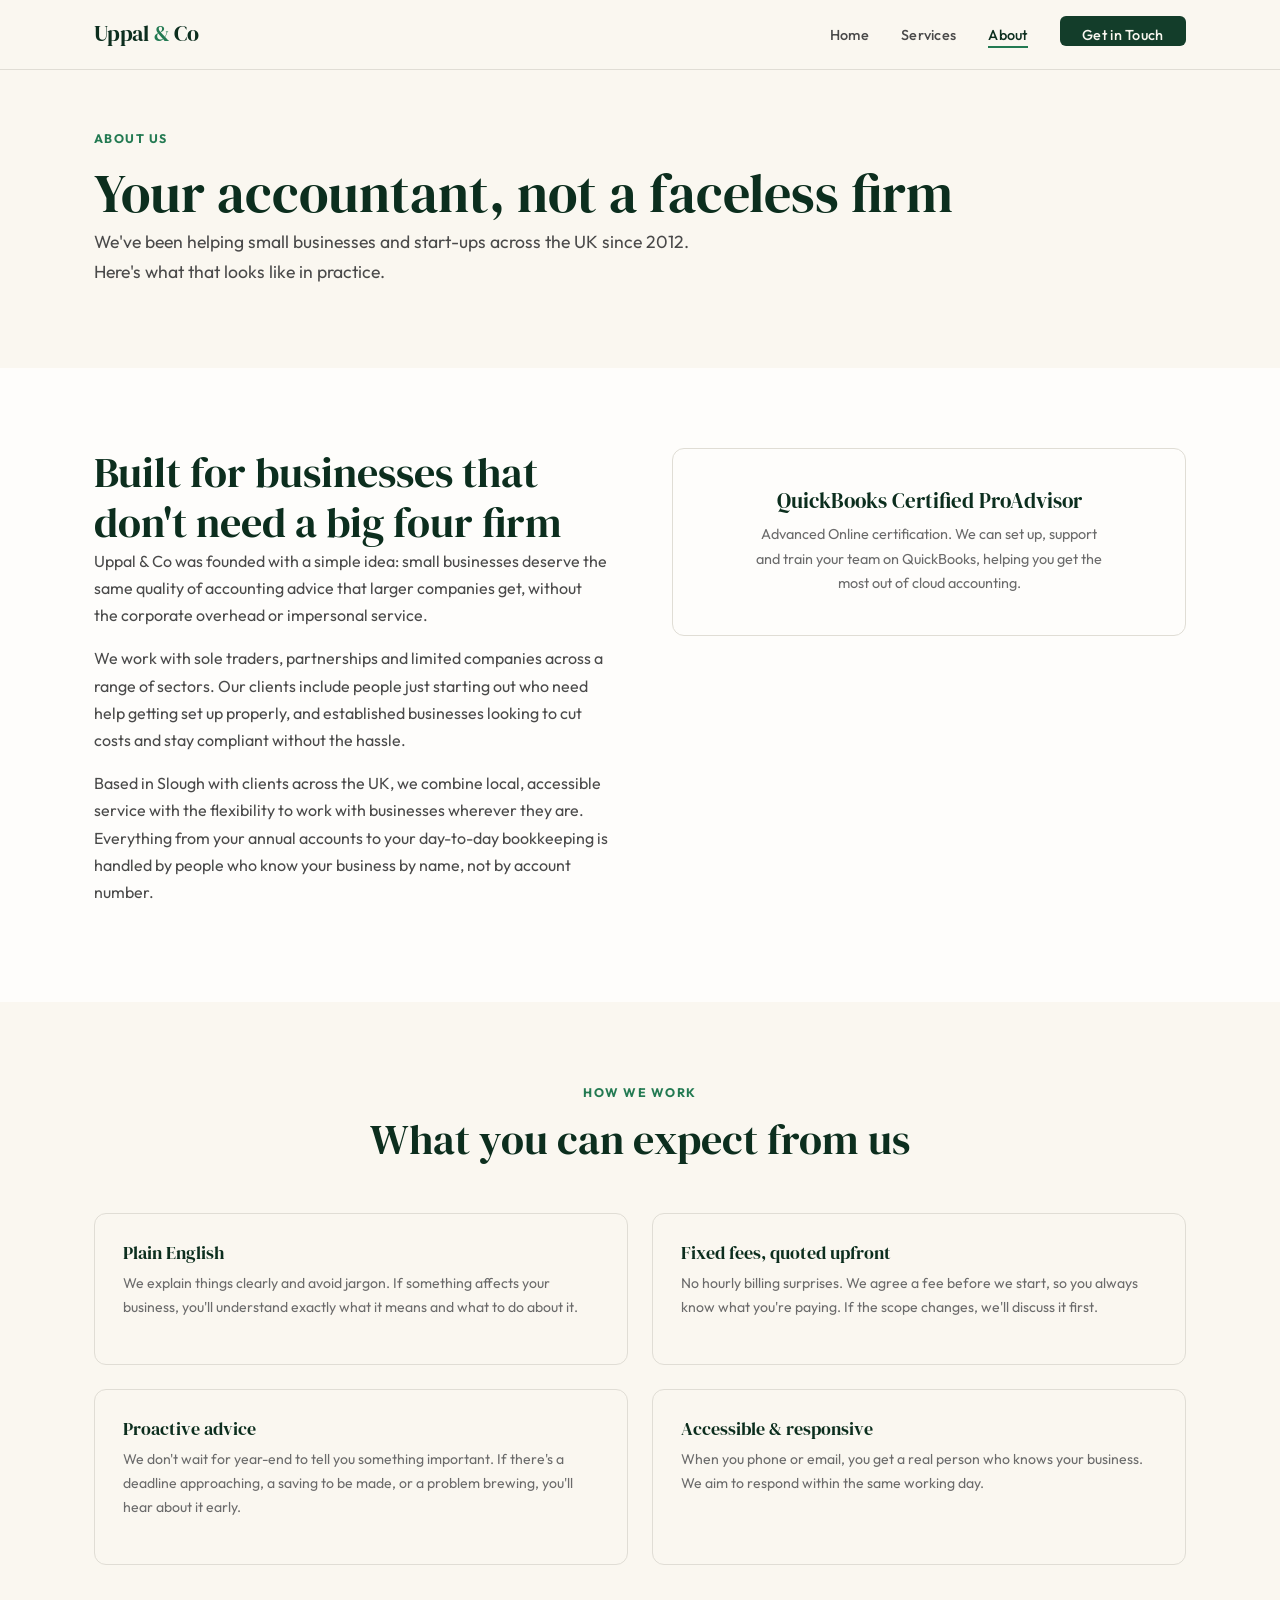
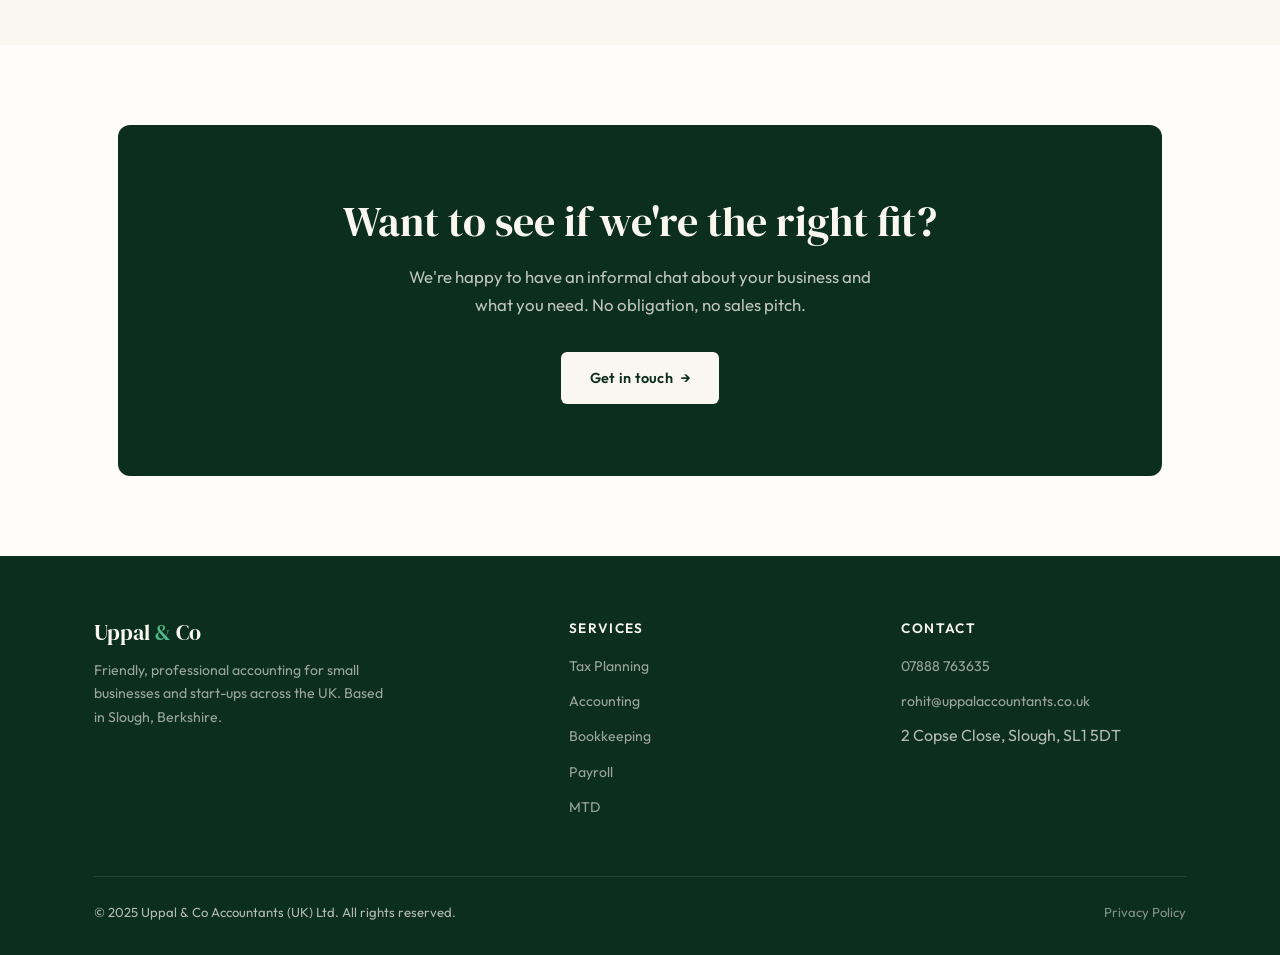
==== about.html @ 0b5987cd "Initial build: Uppal & Co portfolio site" ====
<!DOCTYPE html>
<html lang="en-GB">
<head>
    <meta charset="UTF-8">
    <meta name="viewport" content="width=device-width, initial-scale=1.0">
    <title>About Us — Uppal &amp; Co Accountants</title>
    <meta name="description" content="Learn about Uppal &amp; Co Accountants, a Slough-based practice helping small businesses with accounting, tax and bookkeeping since 2012.">
    <link rel="preconnect" href="https://fonts.googleapis.com">
    <link rel="preconnect" href="https://fonts.gstatic.com" crossorigin>
    <link href="https://fonts.googleapis.com/css2?family=DM+Serif+Display&family=Outfit:wght@300;400;500;600;700&display=swap" rel="stylesheet">
    <link rel="stylesheet" href="css/styles.css">
</head>
<body>

    <!-- Navigation -->
    <nav class="nav">
        <div class="nav-inner">
            <a href="index.html" class="nav-logo">Uppal <span>&amp;</span> Co</a>
            <ul class="nav-links">
                <li><a href="index.html">Home</a></li>
                <li><a href="services.html">Services</a></li>
                <li><a href="about.html" class="active">About</a></li>
                <li><a href="contact.html" class="nav-cta">Get in Touch</a></li>
            </ul>
            <button class="nav-toggle" aria-label="Toggle navigation">
                <span></span>
                <span></span>
                <span></span>
            </button>
        </div>
    </nav>

    <!-- Hero -->
    <section class="about-hero">
        <div class="container">
            <div class="section-label fade-up">About Us</div>
            <h1 class="fade-up">Your accountant, not a faceless firm</h1>
            <p class="hero-sub fade-up" style="max-width:600px;">We've been helping small businesses and start-ups across the UK since 2012. Here's what that looks like in practice.</p>
        </div>
    </section>

    <!-- About Content -->
    <section class="section">
        <div class="container">
            <div class="about-content">
                <div class="fade-up">
                    <h2>Built for businesses that don't need a big four firm</h2>
                    <p>Uppal &amp; Co was founded with a simple idea: small businesses deserve the same quality of accounting advice that larger companies get, without the corporate overhead or impersonal service.</p>
                    <p>We work with sole traders, partnerships and limited companies across a range of sectors. Our clients include people just starting out who need help getting set up properly, and established businesses looking to cut costs and stay compliant without the hassle.</p>
                    <p>Based in Slough with clients across the UK, we combine local, accessible service with the flexibility to work with businesses wherever they are. Everything from your annual accounts to your day-to-day bookkeeping is handled by people who know your business by name, not by account number.</p>
                </div>
                <div class="fade-up">
                    <div class="credential-block">
                        <img src="https://quickbooks.intuit.com/cas/dam/IMAGE/A4rgc9ura/intuit-quickbooks-logo-horz.png" alt="QuickBooks" class="badge-img" onerror="this.style.display='none'">
                        <h3>QuickBooks Certified ProAdvisor</h3>
                        <p>Advanced Online certification. We can set up, support and train your team on QuickBooks, helping you get the most out of cloud accounting.</p>
                    </div>
                </div>
            </div>
        </div>
    </section>

    <!-- Values -->
    <section class="section section-cream">
        <div class="container">
            <div class="section-header centered fade-up">
                <div class="section-label">How We Work</div>
                <h2>What you can expect from us</h2>
            </div>
            <div class="about-values">
                <div class="value-card fade-up">
                    <h4>Plain English</h4>
                    <p>We explain things clearly and avoid jargon. If something affects your business, you'll understand exactly what it means and what to do about it.</p>
                </div>
                <div class="value-card fade-up">
                    <h4>Fixed fees, quoted upfront</h4>
                    <p>No hourly billing surprises. We agree a fee before we start, so you always know what you're paying. If the scope changes, we'll discuss it first.</p>
                </div>
                <div class="value-card fade-up">
                    <h4>Proactive advice</h4>
                    <p>We don't wait for year-end to tell you something important. If there's a deadline approaching, a saving to be made, or a problem brewing, you'll hear about it early.</p>
                </div>
                <div class="value-card fade-up">
                    <h4>Accessible &amp; responsive</h4>
                    <p>When you phone or email, you get a real person who knows your business. We aim to respond within the same working day.</p>
                </div>
            </div>
        </div>
    </section>

    <!-- CTA -->
    <section class="section">
        <div class="container">
            <div class="cta-banner fade-up">
                <h2>Want to see if we're the right fit?</h2>
                <p>We're happy to have an informal chat about your business and what you need. No obligation, no sales pitch.</p>
                <a href="contact.html" class="btn btn-primary btn-arrow">Get in touch</a>
            </div>
        </div>
    </section>

    <!-- Footer -->
    <footer class="footer">
        <div class="container">
            <div class="footer-inner">
                <div class="footer-brand">
                    <h3>Uppal <span>&amp;</span> Co</h3>
                    <p>Friendly, professional accounting for small businesses and start-ups across the UK. Based in Slough, Berkshire.</p>
                </div>
                <div class="footer-col">
                    <h4>Services</h4>
                    <ul>
                        <li><a href="services.html">Tax Planning</a></li>
                        <li><a href="services.html">Accounting</a></li>
                        <li><a href="services.html">Bookkeeping</a></li>
                        <li><a href="services.html">Payroll</a></li>
                        <li><a href="services.html">MTD</a></li>
                    </ul>
                </div>
                <div class="footer-col">
                    <h4>Contact</h4>
                    <ul>
                        <li><a href="tel:+447888763635">07888 763635</a></li>
                        <li><a href="mailto:rohit@uppalaccountants.co.uk">rohit@uppalaccountants.co.uk</a></li>
                        <li>2 Copse Close, Slough, SL1 5DT</li>
                    </ul>
                </div>
            </div>
            <div class="footer-bottom">
                <span>&copy; 2025 Uppal &amp; Co Accountants (UK) Ltd. All rights reserved.</span>
                <div class="footer-legal">
                    <a href="#">Privacy Policy</a>
                </div>
            </div>
        </div>
    </footer>

    <script src="js/main.js"></script>
</body>
</html>
---- css/styles.css ----
/* ===================================
   Uppal & Co Accountants — Redesign
   Palette: Forest green + warm cream
   Fonts: DM Serif Display + Outfit
   =================================== */

/* --- Reset & Base --- */
*, *::before, *::after {
    margin: 0;
    padding: 0;
    box-sizing: border-box;
}

:root {
    --green-900: #0C2E1E;
    --green-800: #133D2A;
    --green-700: #1A5038;
    --green-600: #237A52;
    --green-500: #2E9B6A;
    --green-400: #4DB888;
    --green-100: #E0F2E9;
    --cream: #FAF7F0;
    --cream-dark: #EDE8DC;
    --warm-white: #FEFDFB;
    --text-dark: #1A1A1A;
    --text-mid: #4A4A4A;
    --text-light: #6B6B6B;
    --border: #E0DDD5;
    --shadow-sm: 0 1px 3px rgba(12, 46, 30, 0.06);
    --shadow-md: 0 4px 16px rgba(12, 46, 30, 0.08);
    --shadow-lg: 0 8px 32px rgba(12, 46, 30, 0.12);
    --radius: 6px;
    --radius-lg: 12px;
    --transition: 0.3s ease;
}

html {
    scroll-behavior: smooth;
    font-size: 16px;
}

body {
    font-family: 'Outfit', sans-serif;
    font-weight: 400;
    line-height: 1.7;
    color: var(--text-dark);
    background-color: var(--warm-white);
    -webkit-font-smoothing: antialiased;
}

img {
    max-width: 100%;
    height: auto;
    display: block;
}

a {
    color: var(--green-700);
    text-decoration: none;
    transition: color var(--transition);
}

a:hover {
    color: var(--green-500);
}

h1, h2, h3, h4 {
    font-family: 'DM Serif Display', serif;
    font-weight: 400;
    line-height: 1.2;
    color: var(--green-900);
}

h1 { font-size: clamp(2.2rem, 5vw, 3.4rem); }
h2 { font-size: clamp(1.8rem, 3.5vw, 2.6rem); }
h3 { font-size: clamp(1.3rem, 2.5vw, 1.6rem); }
h4 { font-size: 1.15rem; }

p {
    color: var(--text-mid);
    margin-bottom: 1rem;
}

.container {
    max-width: 1140px;
    margin: 0 auto;
    padding: 0 1.5rem;
}


/* --- Navigation --- */
.nav {
    position: fixed;
    top: 0;
    left: 0;
    right: 0;
    z-index: 1000;
    background: rgba(250, 247, 240, 0.92);
    backdrop-filter: blur(12px);
    -webkit-backdrop-filter: blur(12px);
    border-bottom: 1px solid var(--border);
    transition: box-shadow var(--transition);
}

.nav.scrolled {
    box-shadow: var(--shadow-sm);
}

.nav-inner {
    display: flex;
    align-items: center;
    justify-content: space-between;
    padding: 1rem 1.5rem;
    max-width: 1140px;
    margin: 0 auto;
}

.nav-logo {
    font-family: 'DM Serif Display', serif;
    font-size: 1.35rem;
    color: var(--green-900);
    letter-spacing: -0.01em;
}

.nav-logo span {
    color: var(--green-600);
}

.nav-links {
    display: flex;
    align-items: center;
    gap: 2rem;
    list-style: none;
}

.nav-links a {
    font-size: 0.9rem;
    font-weight: 500;
    color: var(--text-mid);
    letter-spacing: 0.02em;
    position: relative;
    padding-bottom: 2px;
}

.nav-links a::after {
    content: '';
    position: absolute;
    bottom: -2px;
    left: 0;
    width: 0;
    height: 2px;
    background: var(--green-600);
    transition: width var(--transition);
}

.nav-links a:hover,
.nav-links a.active {
    color: var(--green-900);
}

.nav-links a:hover::after,
.nav-links a.active::after {
    width: 100%;
}

.nav-cta {
    background: var(--green-800);
    color: var(--cream) !important;
    padding: 0.6rem 1.4rem;
    border-radius: var(--radius);
    font-weight: 500;
    font-size: 0.85rem;
    letter-spacing: 0.02em;
    transition: background var(--transition), transform var(--transition);
}

.nav-cta::after {
    display: none !important;
}

.nav-cta:hover {
    background: var(--green-700);
    color: var(--cream) !important;
    transform: translateY(-1px);
}

/* Mobile nav toggle */
.nav-toggle {
    display: none;
    background: none;
    border: none;
    cursor: pointer;
    padding: 0.5rem;
}

.nav-toggle span {
    display: block;
    width: 22px;
    height: 2px;
    background: var(--green-900);
    margin: 5px 0;
    transition: all var(--transition);
}


/* --- Hero --- */
.hero {
    padding: 8rem 0 5rem;
    background: var(--cream);
    position: relative;
    overflow: hidden;
}

.hero::before {
    content: '';
    position: absolute;
    top: -40%;
    right: -20%;
    width: 600px;
    height: 600px;
    background: radial-gradient(circle, var(--green-100) 0%, transparent 70%);
    opacity: 0.6;
    pointer-events: none;
}

.hero-inner {
    display: grid;
    grid-template-columns: 1fr 1fr;
    gap: 4rem;
    align-items: center;
    position: relative;
}

.hero-badge {
    display: inline-flex;
    align-items: center;
    gap: 0.5rem;
    background: var(--green-100);
    color: var(--green-700);
    font-size: 0.82rem;
    font-weight: 600;
    padding: 0.45rem 1rem;
    border-radius: 100px;
    margin-bottom: 1.5rem;
    letter-spacing: 0.03em;
    text-transform: uppercase;
}

.hero-badge svg {
    width: 16px;
    height: 16px;
    fill: var(--green-600);
}

.hero h1 {
    margin-bottom: 1.25rem;
}

.hero-sub {
    font-size: 1.1rem;
    color: var(--text-mid);
    line-height: 1.75;
    margin-bottom: 2rem;
    max-width: 480px;
}

.hero-actions {
    display: flex;
    gap: 1rem;
    align-items: center;
}

.hero-visual {
    position: relative;
}

.hero-card {
    background: var(--warm-white);
    border: 1px solid var(--border);
    border-radius: var(--radius-lg);
    padding: 2.5rem;
    box-shadow: var(--shadow-lg);
    position: relative;
}

.hero-card-label {
    font-size: 0.75rem;
    font-weight: 600;
    text-transform: uppercase;
    letter-spacing: 0.08em;
    color: var(--text-light);
    margin-bottom: 0.75rem;
}

.hero-card-stat {
    font-family: 'DM Serif Display', serif;
    font-size: 2.8rem;
    color: var(--green-800);
    margin-bottom: 0.25rem;
}

.hero-card-desc {
    font-size: 0.9rem;
    color: var(--text-light);
}

.hero-card-accent {
    position: absolute;
    top: -12px;
    right: -12px;
    width: 80px;
    height: 80px;
    background: var(--green-600);
    border-radius: var(--radius-lg);
    opacity: 0.1;
}

.hero-stat-row {
    display: grid;
    grid-template-columns: 1fr 1fr;
    gap: 1.5rem;
    margin-top: 1.5rem;
    padding-top: 1.5rem;
    border-top: 1px solid var(--border);
}

.hero-mini-stat {
    text-align: center;
}

.hero-mini-stat .number {
    font-family: 'DM Serif Display', serif;
    font-size: 1.6rem;
    color: var(--green-800);
}

.hero-mini-stat .label {
    font-size: 0.78rem;
    color: var(--text-light);
    margin-top: 0.2rem;
}


/* --- Buttons --- */
.btn {
    display: inline-flex;
    align-items: center;
    gap: 0.5rem;
    font-family: 'Outfit', sans-serif;
    font-weight: 600;
    font-size: 0.9rem;
    padding: 0.85rem 1.8rem;
    border-radius: var(--radius);
    border: none;
    cursor: pointer;
    transition: all var(--transition);
    letter-spacing: 0.02em;
    text-decoration: none;
}

.btn-primary {
    background: var(--green-800);
    color: var(--cream);
}

.btn-primary:hover {
    background: var(--green-700);
    color: var(--cream);
    transform: translateY(-2px);
    box-shadow: var(--shadow-md);
}

.btn-outline {
    background: transparent;
    color: var(--green-800);
    border: 1.5px solid var(--green-800);
}

.btn-outline:hover {
    background: var(--green-800);
    color: var(--cream);
    transform: translateY(-2px);
}

.btn-arrow::after {
    content: '→';
    transition: transform var(--transition);
}

.btn-arrow:hover::after {
    transform: translateX(3px);
}


/* --- Section Shared --- */
.section {
    padding: 5rem 0;
}

.section-cream {
    background: var(--cream);
}

.section-green {
    background: var(--green-900);
    color: var(--cream);
}

.section-green h2,
.section-green h3,
.section-green h4 {
    color: var(--cream);
}

.section-green p {
    color: rgba(250, 247, 240, 0.8);
}

.section-label {
    font-size: 0.78rem;
    font-weight: 700;
    text-transform: uppercase;
    letter-spacing: 0.12em;
    color: var(--green-600);
    margin-bottom: 0.75rem;
}

.section-green .section-label {
    color: var(--green-400);
}

.section-header {
    max-width: 560px;
    margin-bottom: 3rem;
}

.section-header.centered {
    text-align: center;
    margin-left: auto;
    margin-right: auto;
}

.section-header p {
    margin-top: 1rem;
    font-size: 1.05rem;
}


/* --- Services Grid (Homepage) --- */
.services-grid {
    display: grid;
    grid-template-columns: repeat(3, 1fr);
    gap: 1.5rem;
}

.service-card {
    background: var(--warm-white);
    border: 1px solid var(--border);
    border-radius: var(--radius-lg);
    padding: 2rem;
    transition: all var(--transition);
    position: relative;
    overflow: hidden;
}

.service-card:hover {
    transform: translateY(-4px);
    box-shadow: var(--shadow-md);
    border-color: var(--green-400);
}

.service-card-icon {
    width: 48px;
    height: 48px;
    background: var(--green-100);
    border-radius: var(--radius);
    display: flex;
    align-items: center;
    justify-content: center;
    margin-bottom: 1.25rem;
}

.service-card-icon svg {
    width: 24px;
    height: 24px;
    stroke: var(--green-700);
    fill: none;
    stroke-width: 1.8;
    stroke-linecap: round;
    stroke-linejoin: round;
}

.service-card h3 {
    margin-bottom: 0.6rem;
    font-size: 1.2rem;
}

.service-card p {
    font-size: 0.92rem;
    line-height: 1.65;
    color: var(--text-light);
}

.service-card-link {
    display: inline-flex;
    align-items: center;
    gap: 0.4rem;
    font-size: 0.85rem;
    font-weight: 600;
    color: var(--green-700);
    margin-top: 1rem;
}

.service-card-link:hover {
    gap: 0.6rem;
}


/* --- Why Choose Us / Trust --- */
.trust-grid {
    display: grid;
    grid-template-columns: 1fr 1fr;
    gap: 4rem;
    align-items: center;
}

.trust-features {
    display: flex;
    flex-direction: column;
    gap: 2rem;
}

.trust-feature {
    display: flex;
    gap: 1.25rem;
    align-items: flex-start;
}

.trust-feature-num {
    font-family: 'DM Serif Display', serif;
    font-size: 1.5rem;
    color: var(--green-600);
    min-width: 32px;
}

.trust-feature h4 {
    margin-bottom: 0.3rem;
}

.trust-feature p {
    font-size: 0.92rem;
    color: var(--text-light);
}

.trust-image {
    background: var(--cream);
    border-radius: var(--radius-lg);
    padding: 3rem;
    text-align: center;
    border: 1px solid var(--border);
}

.trust-image .qb-badge {
    display: inline-block;
    background: var(--warm-white);
    padding: 1.5rem 2.5rem;
    border-radius: var(--radius);
    border: 1px solid var(--border);
    margin-bottom: 1.25rem;
}

.trust-image .qb-badge img {
    height: 60px;
    margin: 0 auto;
}

.trust-image .qb-text {
    font-size: 0.85rem;
    color: var(--text-light);
    font-weight: 500;
}


/* --- CTA Banner --- */
.cta-banner {
    text-align: center;
    padding: 4.5rem 2rem;
    border-radius: var(--radius-lg);
    background: var(--green-900);
    color: var(--cream);
    margin: 0 1.5rem;
}

.cta-banner h2 {
    color: var(--cream);
    margin-bottom: 1rem;
}

.cta-banner p {
    color: rgba(250, 247, 240, 0.75);
    max-width: 500px;
    margin: 0 auto 2rem;
    font-size: 1.05rem;
}

.cta-banner .btn-primary {
    background: var(--cream);
    color: var(--green-900);
}

.cta-banner .btn-primary:hover {
    background: var(--cream-dark);
    color: var(--green-900);
}


/* --- Services Page --- */
.services-hero {
    padding: 8rem 0 3rem;
    background: var(--cream);
}

.service-detail {
    padding: 4rem 0;
    border-bottom: 1px solid var(--border);
}

.service-detail:last-of-type {
    border-bottom: none;
}

.service-detail-inner {
    display: grid;
    grid-template-columns: 1fr 1.2fr;
    gap: 4rem;
    align-items: start;
}

.service-detail-inner.reversed {
    grid-template-columns: 1.2fr 1fr;
}

.service-detail-inner.reversed .service-detail-content {
    order: 2;
}

.service-detail-inner.reversed .service-detail-list {
    order: 1;
}

.service-detail h3 {
    margin-bottom: 1rem;
}

.service-detail p {
    font-size: 0.95rem;
}

.service-list {
    list-style: none;
    display: flex;
    flex-direction: column;
    gap: 0.65rem;
}

.service-list li {
    display: flex;
    align-items: center;
    gap: 0.75rem;
    font-size: 0.92rem;
    color: var(--text-mid);
    padding: 0.6rem 1rem;
    background: var(--cream);
    border-radius: var(--radius);
    border: 1px solid var(--border);
}

.service-list li svg {
    width: 18px;
    height: 18px;
    stroke: var(--green-600);
    fill: none;
    stroke-width: 2;
    flex-shrink: 0;
}


/* --- About Page --- */
.about-hero {
    padding: 8rem 0 3rem;
    background: var(--cream);
}

.about-content {
    display: grid;
    grid-template-columns: 1fr 1fr;
    gap: 4rem;
    align-items: start;
}

.about-values {
    display: grid;
    grid-template-columns: 1fr 1fr;
    gap: 1.5rem;
    margin-top: 3rem;
}

.value-card {
    background: var(--cream);
    border: 1px solid var(--border);
    border-radius: var(--radius-lg);
    padding: 1.75rem;
}

.value-card h4 {
    margin-bottom: 0.5rem;
}

.value-card p {
    font-size: 0.88rem;
    color: var(--text-light);
}

.credential-block {
    background: var(--warm-white);
    border: 1px solid var(--border);
    border-radius: var(--radius-lg);
    padding: 2.5rem;
    text-align: center;
}

.credential-block .badge-img {
    height: 80px;
    margin: 0 auto 1.25rem;
}

.credential-block h3 {
    margin-bottom: 0.5rem;
    font-size: 1.3rem;
}

.credential-block p {
    font-size: 0.9rem;
    color: var(--text-light);
    max-width: 360px;
    margin: 0 auto;
}


/* --- Contact Page --- */
.contact-hero {
    padding: 8rem 0 3rem;
    background: var(--cream);
}

.contact-grid {
    display: grid;
    grid-template-columns: 1fr 1.3fr;
    gap: 3rem;
}

.contact-info-block {
    display: flex;
    flex-direction: column;
    gap: 2rem;
}

.contact-item {
    display: flex;
    gap: 1rem;
    align-items: flex-start;
}

.contact-item-icon {
    width: 44px;
    height: 44px;
    background: var(--green-100);
    border-radius: var(--radius);
    display: flex;
    align-items: center;
    justify-content: center;
    flex-shrink: 0;
}

.contact-item-icon svg {
    width: 20px;
    height: 20px;
    stroke: var(--green-700);
    fill: none;
    stroke-width: 1.8;
}

.contact-item h4 {
    font-family: 'Outfit', sans-serif;
    font-weight: 600;
    font-size: 0.9rem;
    margin-bottom: 0.25rem;
}

.contact-item p,
.contact-item a {
    font-size: 0.92rem;
    color: var(--text-mid);
}

.contact-form {
    background: var(--cream);
    border: 1px solid var(--border);
    border-radius: var(--radius-lg);
    padding: 2.5rem;
}

.contact-form h3 {
    margin-bottom: 1.5rem;
}

.form-group {
    margin-bottom: 1.25rem;
}

.form-group label {
    display: block;
    font-size: 0.85rem;
    font-weight: 600;
    color: var(--text-dark);
    margin-bottom: 0.4rem;
}

.form-group input,
.form-group textarea,
.form-group select {
    width: 100%;
    font-family: 'Outfit', sans-serif;
    font-size: 0.92rem;
    padding: 0.75rem 1rem;
    border: 1px solid var(--border);
    border-radius: var(--radius);
    background: var(--warm-white);
    color: var(--text-dark);
    transition: border-color var(--transition);
}

.form-group input:focus,
.form-group textarea:focus,
.form-group select:focus {
    outline: none;
    border-color: var(--green-600);
}

.form-group textarea {
    resize: vertical;
    min-height: 120px;
}

.form-row {
    display: grid;
    grid-template-columns: 1fr 1fr;
    gap: 1rem;
}


/* --- Map --- */
.map-section {
    margin-top: 3rem;
}

.map-wrapper {
    border-radius: var(--radius-lg);
    overflow: hidden;
    border: 1px solid var(--border);
    height: 350px;
}

.map-wrapper iframe {
    width: 100%;
    height: 100%;
    border: none;
}


/* --- Footer --- */
.footer {
    background: var(--green-900);
    color: rgba(250, 247, 240, 0.7);
    padding: 4rem 0 2rem;
}

.footer-inner {
    display: grid;
    grid-template-columns: 1.5fr 1fr 1fr;
    gap: 3rem;
    margin-bottom: 3rem;
}

.footer-brand h3 {
    font-size: 1.4rem;
    color: var(--cream);
    margin-bottom: 0.75rem;
}

.footer-brand h3 span {
    color: var(--green-400);
}

.footer-brand p {
    font-size: 0.88rem;
    color: rgba(250, 247, 240, 0.6);
    max-width: 300px;
}

.footer-col h4 {
    font-family: 'Outfit', sans-serif;
    font-weight: 600;
    font-size: 0.85rem;
    text-transform: uppercase;
    letter-spacing: 0.1em;
    color: var(--cream);
    margin-bottom: 1rem;
}

.footer-col ul {
    list-style: none;
}

.footer-col ul li {
    margin-bottom: 0.5rem;
}

.footer-col ul a {
    color: rgba(250, 247, 240, 0.6);
    font-size: 0.88rem;
    transition: color var(--transition);
}

.footer-col ul a:hover {
    color: var(--cream);
}

.footer-bottom {
    border-top: 1px solid rgba(250, 247, 240, 0.1);
    padding-top: 1.5rem;
    display: flex;
    justify-content: space-between;
    align-items: center;
    font-size: 0.82rem;
}

.footer-legal {
    display: flex;
    gap: 1.5rem;
}

.footer-legal a {
    color: rgba(250, 247, 240, 0.5);
}

.footer-legal a:hover {
    color: var(--cream);
}


/* --- Animations --- */
.fade-up {
    opacity: 0;
    transform: translateY(24px);
    transition: opacity 0.6s ease, transform 0.6s ease;
}

.fade-up.visible {
    opacity: 1;
    transform: translateY(0);
}


/* --- Responsive --- */
@media (max-width: 968px) {
    .hero-inner {
        grid-template-columns: 1fr;
        gap: 2.5rem;
    }

    .hero-visual {
        max-width: 420px;
    }

    .services-grid {
        grid-template-columns: 1fr 1fr;
    }

    .trust-grid {
        grid-template-columns: 1fr;
        gap: 2.5rem;
    }

    .service-detail-inner,
    .service-detail-inner.reversed {
        grid-template-columns: 1fr;
        gap: 2rem;
    }

    .service-detail-inner.reversed .service-detail-content,
    .service-detail-inner.reversed .service-detail-list {
        order: unset;
    }

    .about-content {
        grid-template-columns: 1fr;
        gap: 2.5rem;
    }

    .about-values {
        grid-template-columns: 1fr 1fr;
    }

    .contact-grid {
        grid-template-columns: 1fr;
    }

    .footer-inner {
        grid-template-columns: 1fr 1fr;
    }
}

@media (max-width: 640px) {
    .nav-links {
        display: none;
        position: fixed;
        top: 0;
        left: 0;
        right: 0;
        bottom: 0;
        background: var(--cream);
        flex-direction: column;
        justify-content: center;
        align-items: center;
        gap: 2rem;
        z-index: 999;
    }

    .nav-links.open {
        display: flex;
    }

    .nav-links a {
        font-size: 1.2rem;
    }

    .nav-toggle {
        display: block;
        z-index: 1001;
    }

    .nav-toggle.open span:nth-child(1) {
        transform: rotate(45deg) translate(5px, 5px);
    }

    .nav-toggle.open span:nth-child(2) {
        opacity: 0;
    }

    .nav-toggle.open span:nth-child(3) {
        transform: rotate(-45deg) translate(5px, -5px);
    }

    .hero {
        padding: 7rem 0 3.5rem;
    }

    .hero-actions {
        flex-direction: column;
        align-items: flex-start;
    }

    .services-grid {
        grid-template-columns: 1fr;
    }

    .about-values {
        grid-template-columns: 1fr;
    }

    .form-row {
        grid-template-columns: 1fr;
    }

    .footer-inner {
        grid-template-columns: 1fr;
        gap: 2rem;
    }

    .footer-bottom {
        flex-direction: column;
        gap: 1rem;
        text-align: center;
    }

    .cta-banner {
        margin: 0 0.75rem;
        padding: 3rem 1.5rem;
    }
}
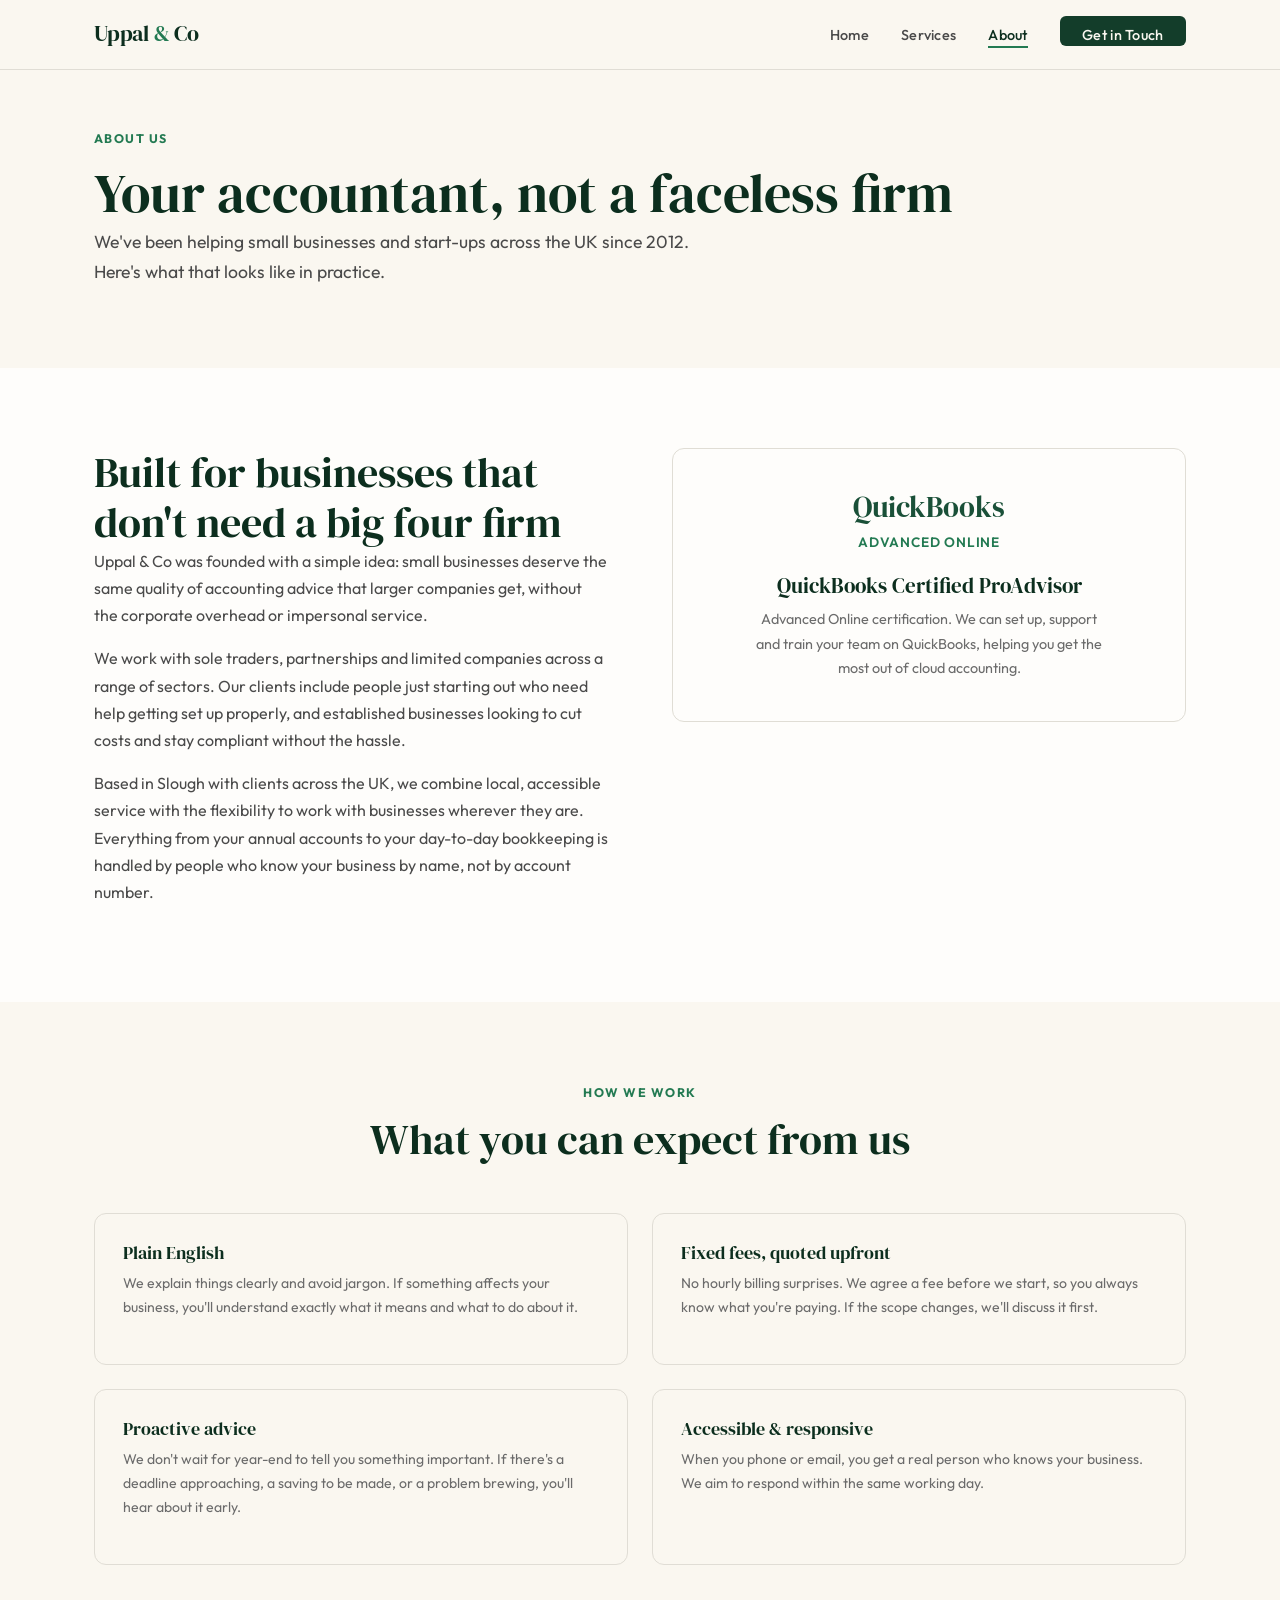
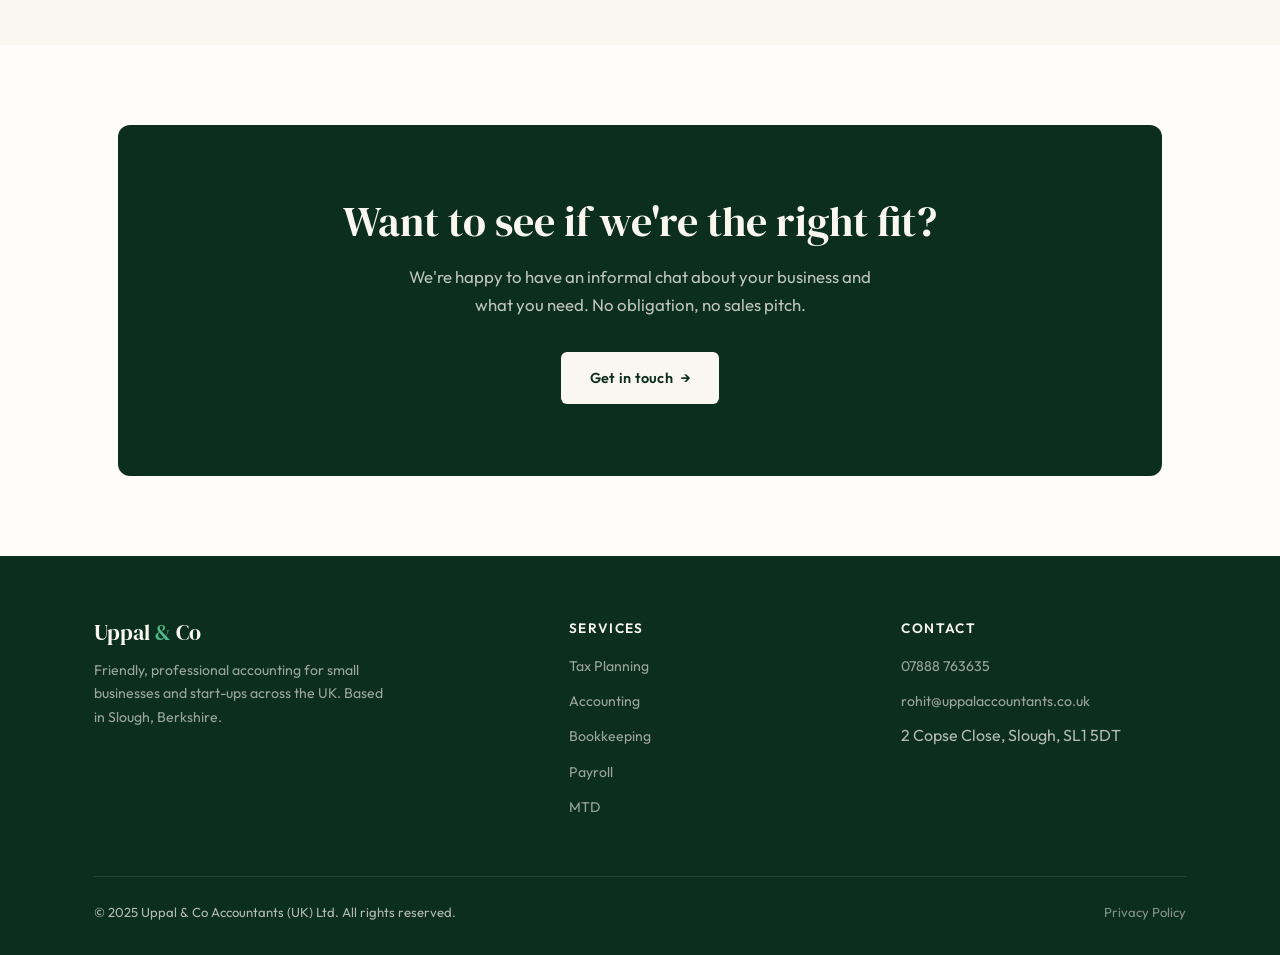
==== commit 7a650578: "Update branding elements and navigation styles across site" ====
--- a/about.html
+++ b/about.html
@@ -51,7 +51,8 @@
                 </div>
                 <div class="fade-up">
                     <div class="credential-block">
-                        <img src="https://quickbooks.intuit.com/cas/dam/IMAGE/A4rgc9ura/intuit-quickbooks-logo-horz.png" alt="QuickBooks" class="badge-img" onerror="this.style.display='none'">
+                        <div style="font-family:'DM Serif Display',serif;font-size:1.8rem;color:#1A5038;line-height:1.3;margin-bottom:0.3rem;">QuickBooks</div>
+                        <div style="font-size:0.85rem;font-weight:600;color:#237A52;letter-spacing:0.06em;text-transform:uppercase;margin-bottom:1.25rem;">Advanced Online</div>
                         <h3>QuickBooks Certified ProAdvisor</h3>
                         <p>Advanced Online certification. We can set up, support and train your team on QuickBooks, helping you get the most out of cloud accounting.</p>
                     </div>
--- a/css/styles.css
+++ b/css/styles.css
@@ -163,6 +163,19 @@
     width: 100%;
 }
 
+.nav-links a.nav-cta,
+.nav-links a.nav-cta:hover,
+.nav-links a.nav-cta.active {
+    color: var(--cream) !important;
+}
+
+.nav-links a.nav-cta::after,
+.nav-links a.nav-cta:hover::after,
+.nav-links a.nav-cta.active::after {
+    display: none !important;
+    width: 0 !important;
+}
+
 .nav-cta {
     background: var(--green-800);
     color: var(--cream) !important;
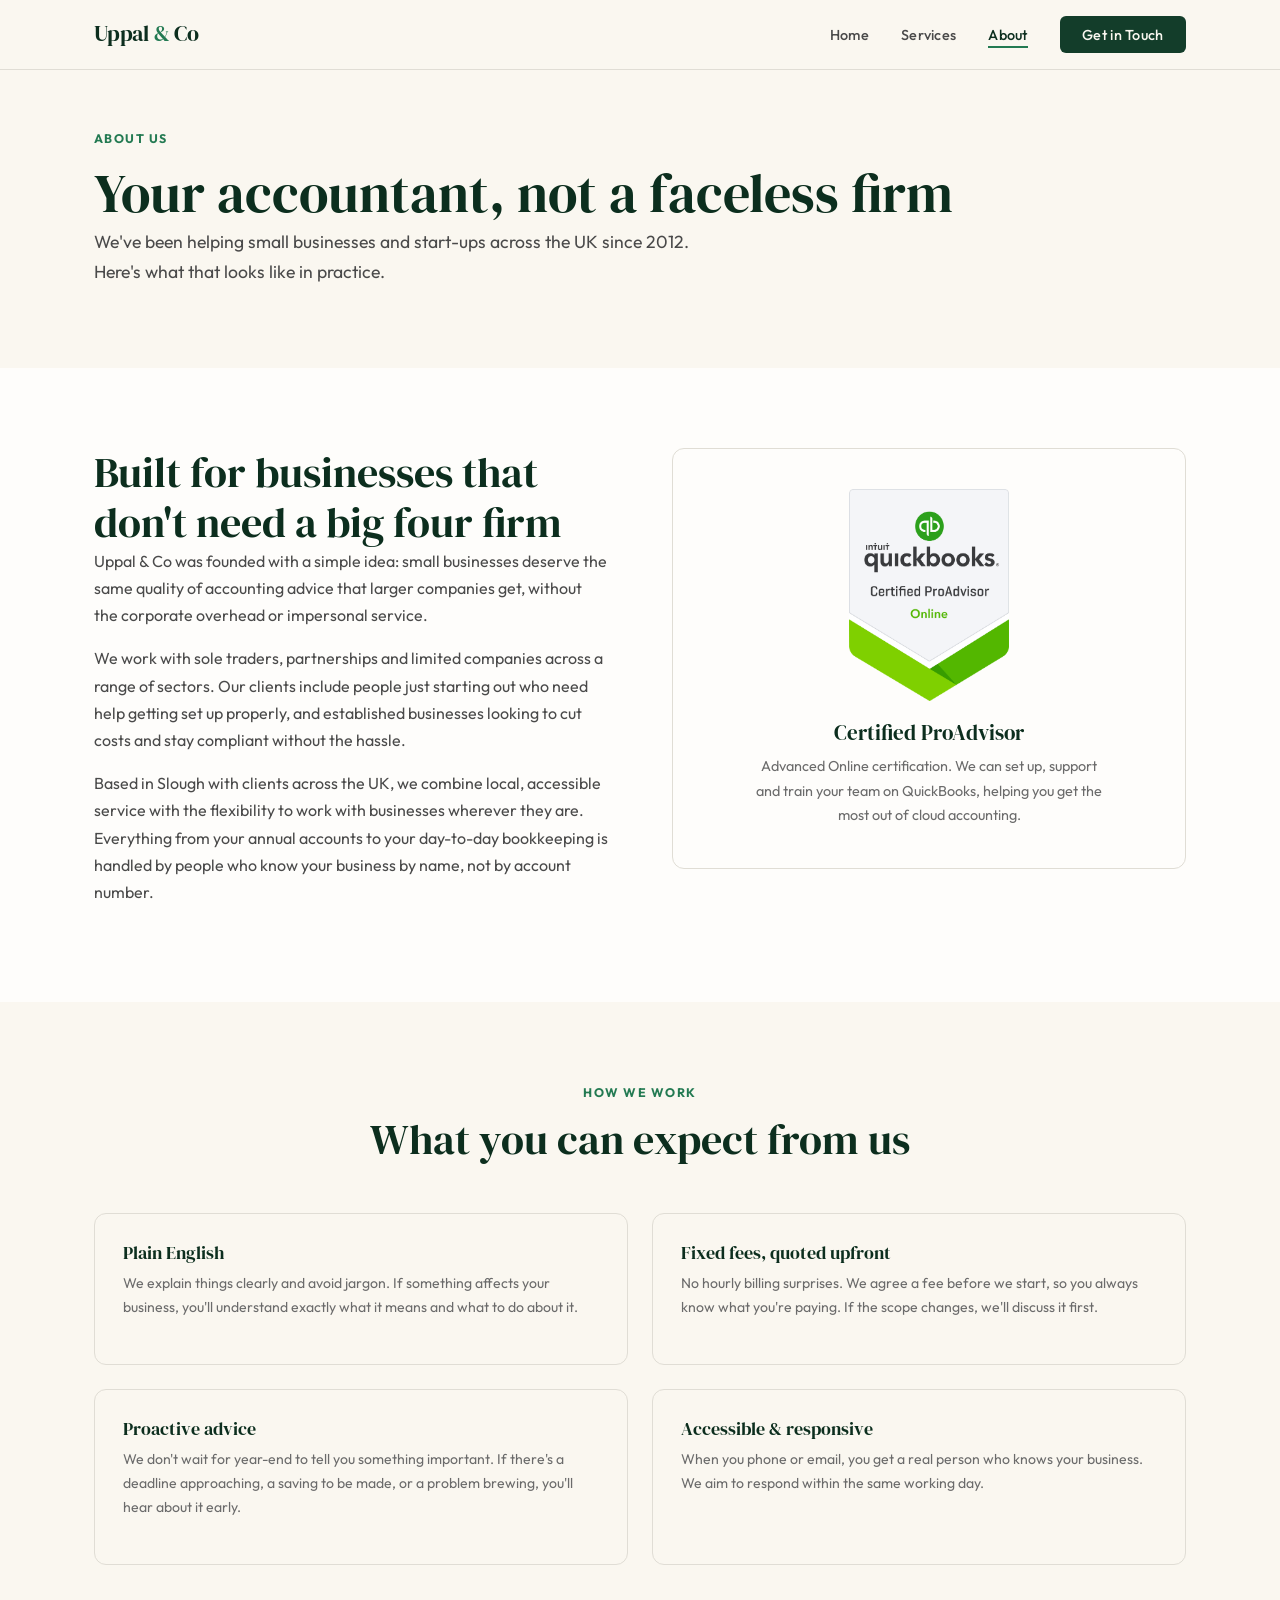
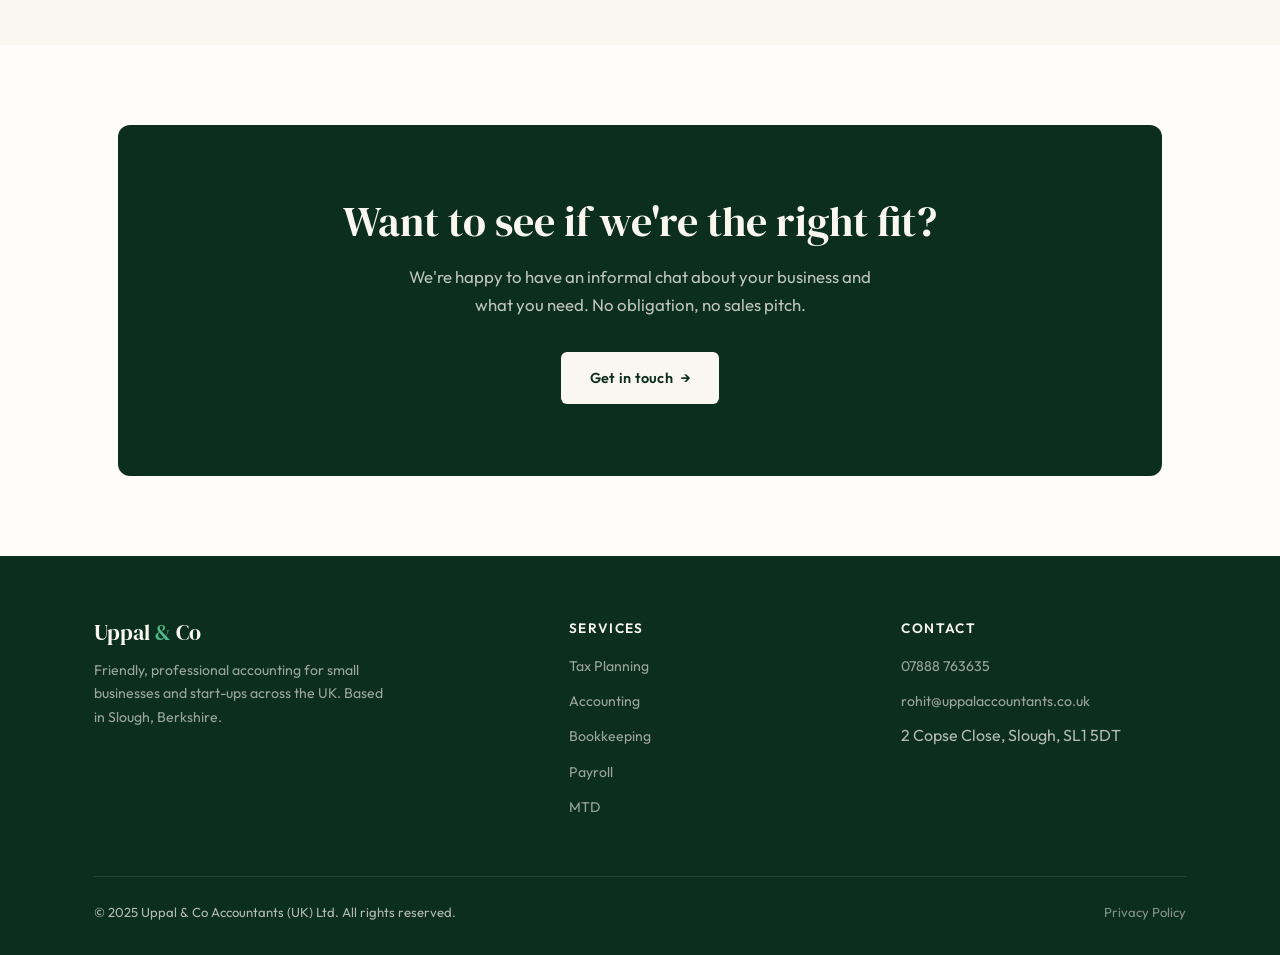
==== commit 524f9dd8: "Refactor code structure for improved readability and maintainability" ====
--- a/about.html
+++ b/about.html
@@ -51,9 +51,8 @@
                 </div>
                 <div class="fade-up">
                     <div class="credential-block">
-                        <div style="font-family:'DM Serif Display',serif;font-size:1.8rem;color:#1A5038;line-height:1.3;margin-bottom:0.3rem;">QuickBooks</div>
-                        <div style="font-size:0.85rem;font-weight:600;color:#237A52;letter-spacing:0.06em;text-transform:uppercase;margin-bottom:1.25rem;">Advanced Online</div>
-                        <h3>QuickBooks Certified ProAdvisor</h3>
+                        <img src="assets/qb-badge.png" alt="QuickBooks Advanced Certified ProAdvisor Online" style="max-width:160px;margin:0 auto 1.25rem;">
+                        <h3>Certified ProAdvisor</h3>
                         <p>Advanced Online certification. We can set up, support and train your team on QuickBooks, helping you get the most out of cloud accounting.</p>
                     </div>
                 </div>
--- a/css/styles.css
+++ b/css/styles.css
@@ -179,7 +179,7 @@
 .nav-cta {
     background: var(--green-800);
     color: var(--cream) !important;
-    padding: 0.6rem 1.4rem;
+    padding: 0.6rem 1.4rem !important;
     border-radius: var(--radius);
     font-weight: 500;
     font-size: 0.85rem;
@@ -541,6 +541,7 @@
     display: flex;
     flex-direction: column;
     gap: 2rem;
+    margin-top: 2rem;
 }
 
 .trust-feature {
@@ -814,6 +815,7 @@
 .contact-item a {
     font-size: 0.92rem;
     color: var(--text-mid);
+    margin-bottom: 0;
 }
 
 .contact-form {
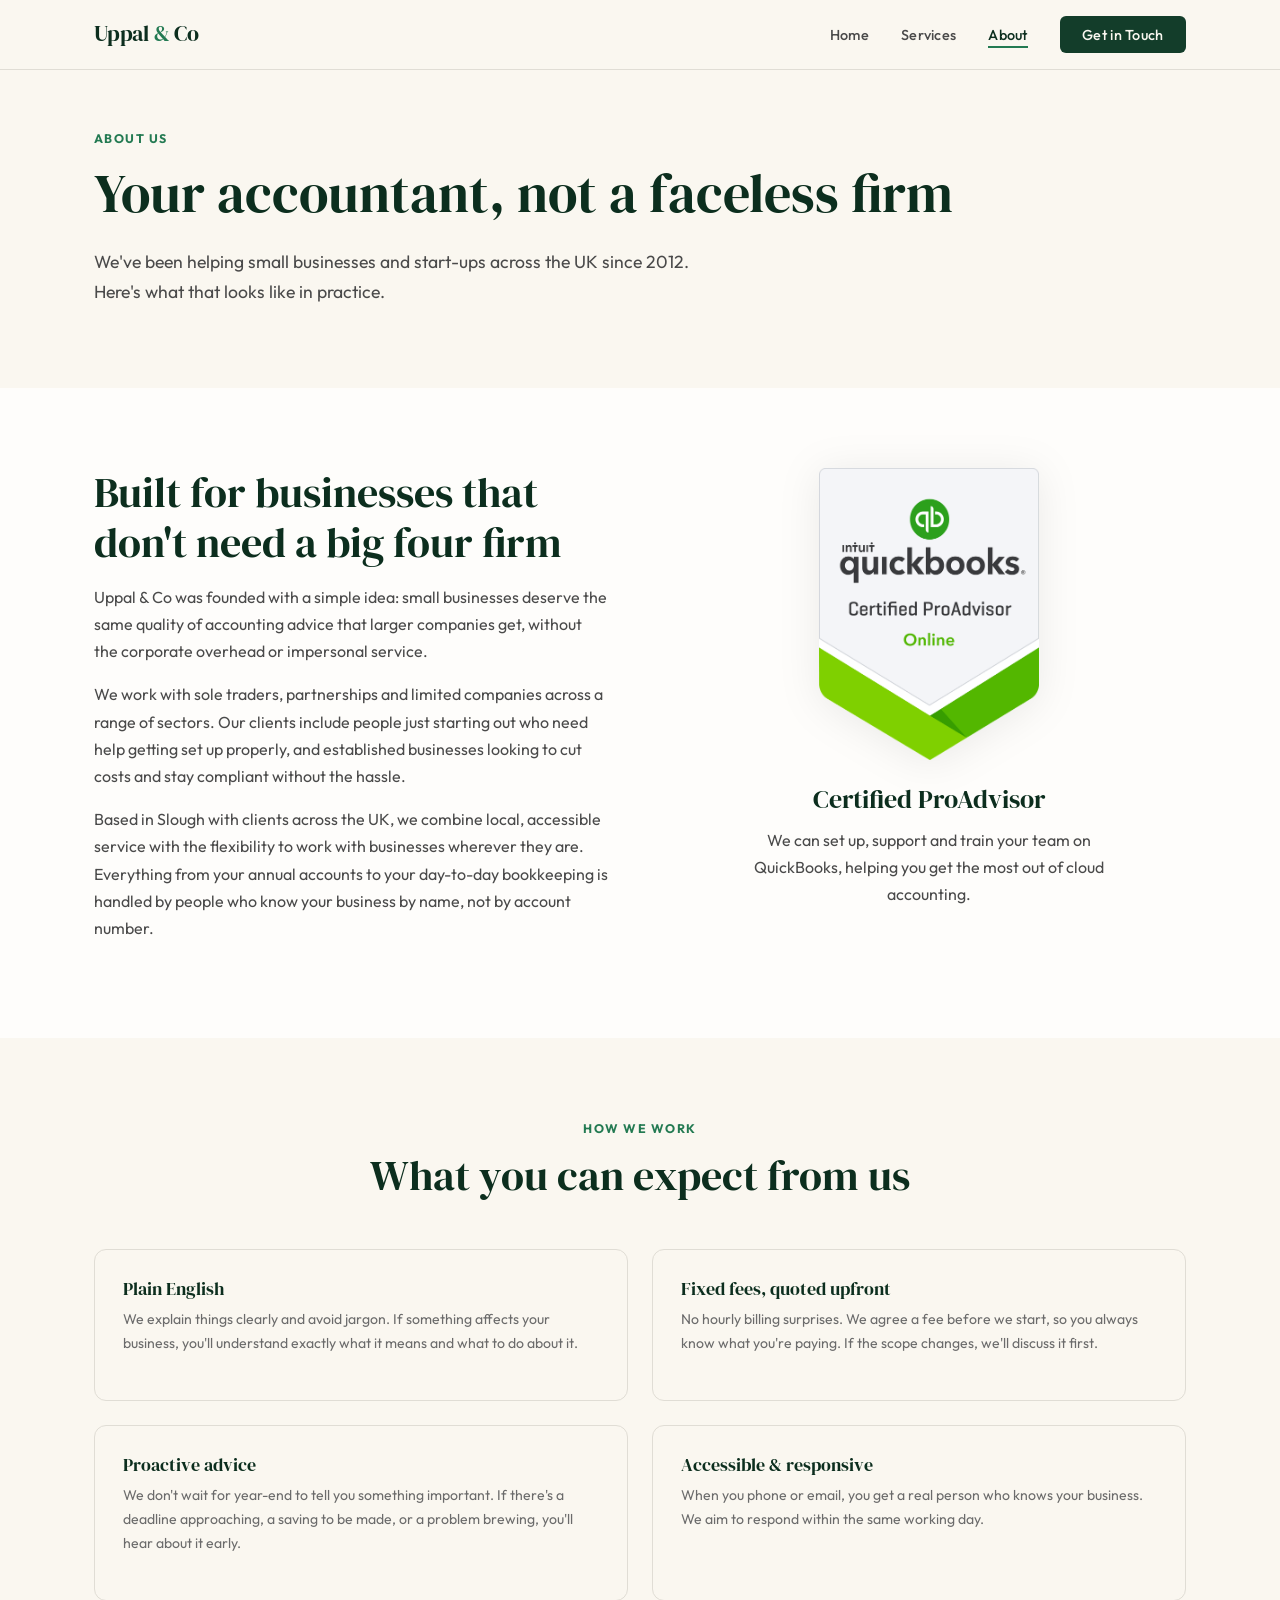
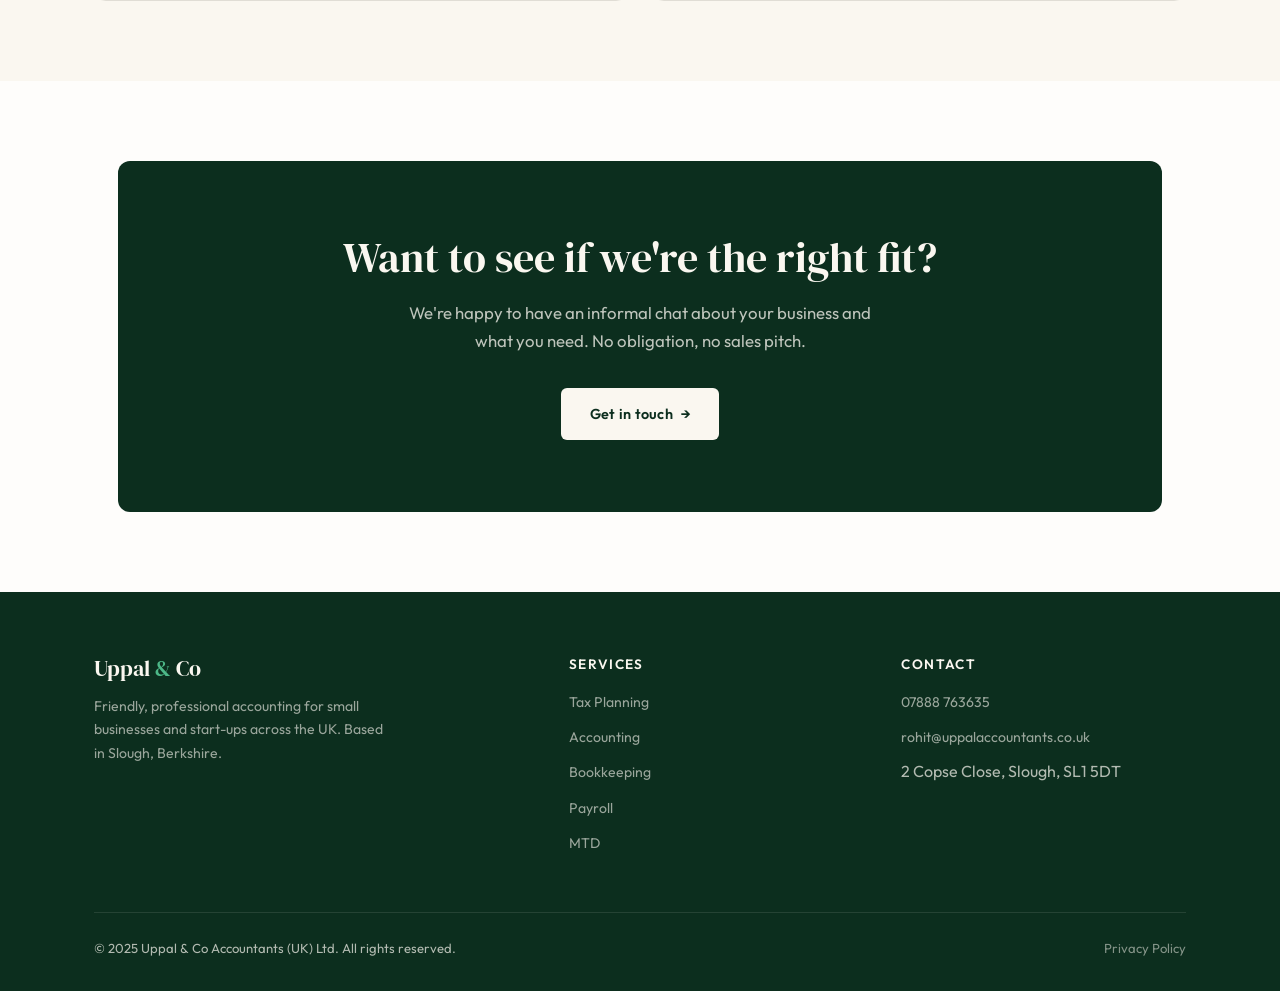
==== commit 322d05cf: "Enhance layout and styling for QuickBooks certification display across multiple pages" ====
--- a/about.html
+++ b/about.html
@@ -49,12 +49,10 @@
                     <p>We work with sole traders, partnerships and limited companies across a range of sectors. Our clients include people just starting out who need help getting set up properly, and established businesses looking to cut costs and stay compliant without the hassle.</p>
                     <p>Based in Slough with clients across the UK, we combine local, accessible service with the flexibility to work with businesses wherever they are. Everything from your annual accounts to your day-to-day bookkeeping is handled by people who know your business by name, not by account number.</p>
                 </div>
-                <div class="fade-up">
-                    <div class="credential-block">
-                        <img src="assets/qb-badge.png" alt="QuickBooks Advanced Certified ProAdvisor Online" style="max-width:160px;margin:0 auto 1.25rem;">
-                        <h3>Certified ProAdvisor</h3>
-                        <p>Advanced Online certification. We can set up, support and train your team on QuickBooks, helping you get the most out of cloud accounting.</p>
-                    </div>
+                <div class="fade-up" style="display:flex;flex-direction:column;align-items:center;justify-content:center;text-align:center;">
+                    <img src="assets/qb-badge.png" alt="QuickBooks Certified ProAdvisor Online" style="max-width:220px;margin:0 auto 1.5rem;filter:drop-shadow(0 4px 20px rgba(0,0,0,0.08));">
+                    <h3>Certified ProAdvisor</h3>
+                    <p style="max-width:360px;">We can set up, support and train your team on QuickBooks, helping you get the most out of cloud accounting.</p>
                 </div>
             </div>
         </div>
--- a/css/styles.css
+++ b/css/styles.css
@@ -71,10 +71,10 @@
     color: var(--green-900);
 }
 
-h1 { font-size: clamp(2.2rem, 5vw, 3.4rem); }
-h2 { font-size: clamp(1.8rem, 3.5vw, 2.6rem); }
-h3 { font-size: clamp(1.3rem, 2.5vw, 1.6rem); }
-h4 { font-size: 1.15rem; }
+h1 { font-size: clamp(2.2rem, 5vw, 3.4rem); margin-bottom: 1.25rem; }
+h2 { font-size: clamp(1.8rem, 3.5vw, 2.6rem); margin-bottom: 1rem; }
+h3 { font-size: clamp(1.3rem, 2.5vw, 1.6rem); margin-bottom: 0.75rem; }
+h4 { font-size: 1.15rem; margin-bottom: 0.4rem; }
 
 p {
     color: var(--text-mid);
@@ -265,10 +265,6 @@
     fill: var(--green-600);
 }
 
-.hero h1 {
-    margin-bottom: 1.25rem;
-}
-
 .hero-sub {
     font-size: 1.1rem;
     color: var(--text-mid);
@@ -567,11 +563,9 @@
 }
 
 .trust-image {
-    background: var(--cream);
-    border-radius: var(--radius-lg);
-    padding: 3rem;
-    text-align: center;
-    border: 1px solid var(--border);
+    display: flex;
+    align-items: center;
+    justify-content: center;
 }
 
 .trust-image .qb-badge {
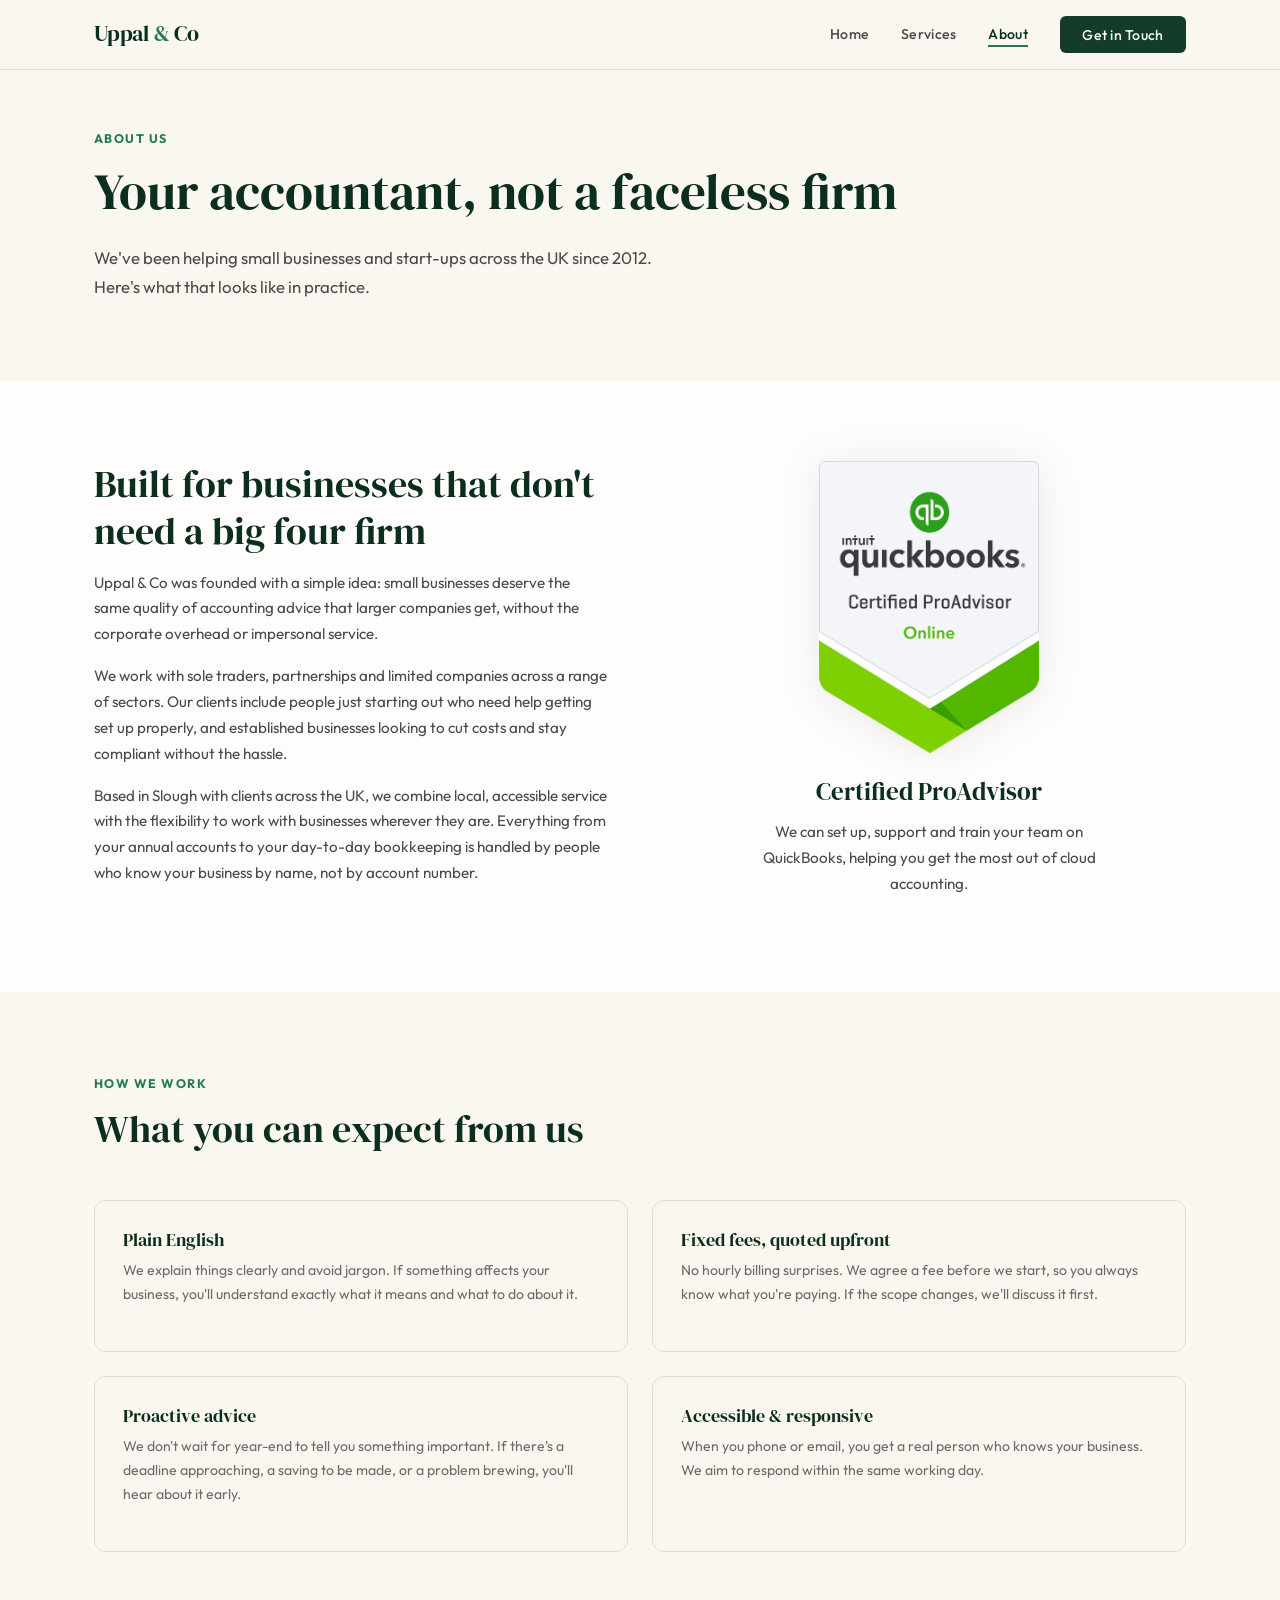
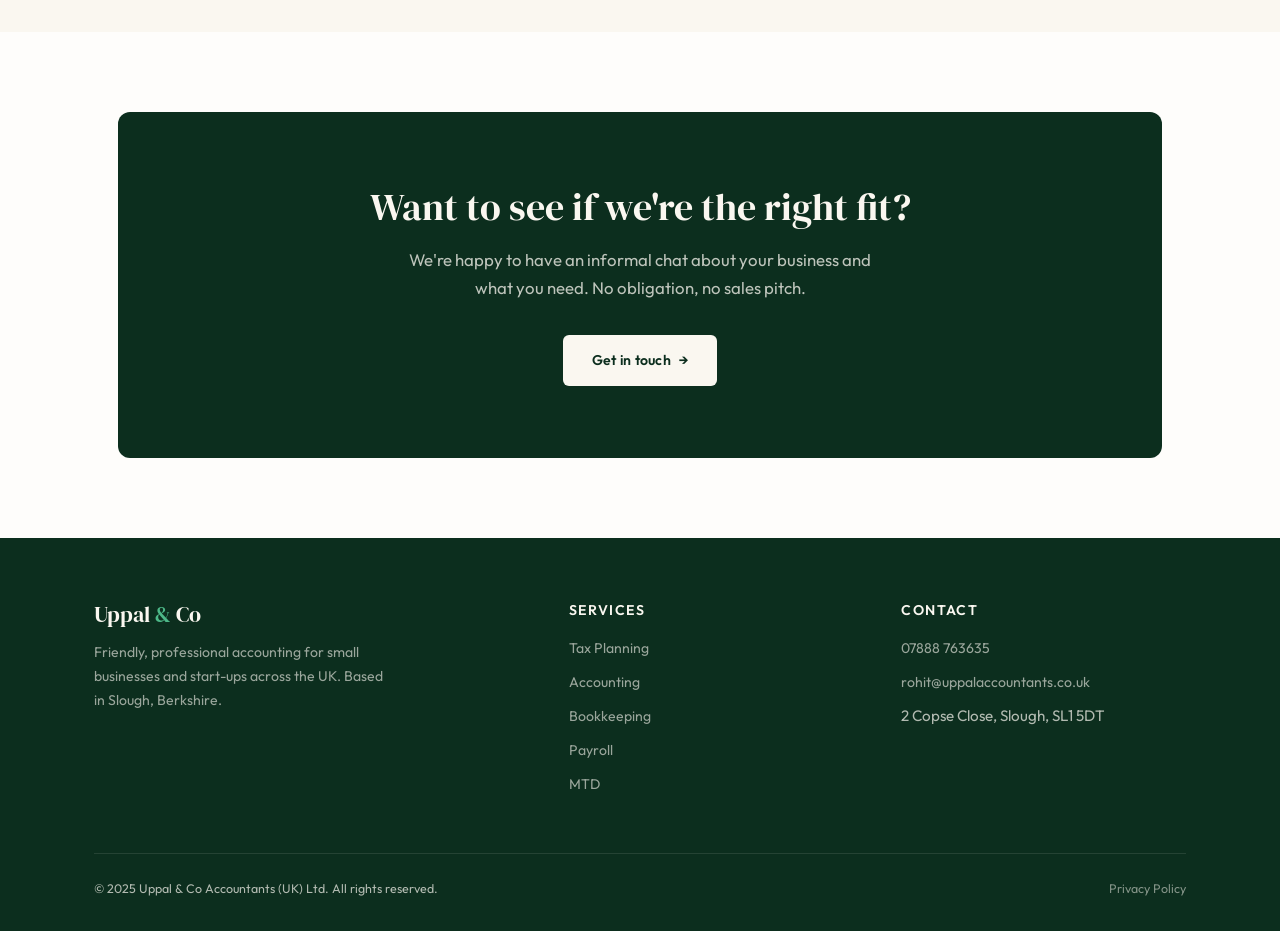
==== commit c700be1a: "Implement privacy policy page and update footer links across the site" ====
--- a/about.html
+++ b/about.html
@@ -61,7 +61,7 @@
     <!-- Values -->
     <section class="section section-cream">
         <div class="container">
-            <div class="section-header centered fade-up">
+            <div class="section-header fade-up">
                 <div class="section-label">How We Work</div>
                 <h2>What you can expect from us</h2>
             </div>
@@ -127,7 +127,7 @@
             <div class="footer-bottom">
                 <span>&copy; 2025 Uppal &amp; Co Accountants (UK) Ltd. All rights reserved.</span>
                 <div class="footer-legal">
-                    <a href="#">Privacy Policy</a>
+                    <a href="privacy.html">Privacy Policy</a>
                 </div>
             </div>
         </div>
--- a/css/styles.css
+++ b/css/styles.css
@@ -32,6 +32,16 @@
     --radius: 6px;
     --radius-lg: 12px;
     --transition: 0.3s ease;
+
+    /* Type scale */
+    --text-xs: 0.78rem;     /* labels, badges, footer small */
+    --text-sm: 0.88rem;     /* captions, card meta, nav links */
+    --text-base: 0.95rem;   /* body text */
+    --text-md: 1.05rem;     /* lead paragraphs, section intros */
+    --text-lg: 1.15rem;     /* h4, card titles */
+    --text-xl: clamp(1.3rem, 2.5vw, 1.55rem);   /* h3 */
+    --text-2xl: clamp(1.75rem, 3.5vw, 2.4rem);  /* h2 */
+    --text-3xl: clamp(2.2rem, 5vw, 3.2rem);     /* h1 */
 }
 
 html {
@@ -42,6 +52,7 @@
 body {
     font-family: 'Outfit', sans-serif;
     font-weight: 400;
+    font-size: var(--text-base);
     line-height: 1.7;
     color: var(--text-dark);
     background-color: var(--warm-white);
@@ -71,10 +82,10 @@
     color: var(--green-900);
 }
 
-h1 { font-size: clamp(2.2rem, 5vw, 3.4rem); margin-bottom: 1.25rem; }
-h2 { font-size: clamp(1.8rem, 3.5vw, 2.6rem); margin-bottom: 1rem; }
-h3 { font-size: clamp(1.3rem, 2.5vw, 1.6rem); margin-bottom: 0.75rem; }
-h4 { font-size: 1.15rem; margin-bottom: 0.4rem; }
+h1 { font-size: var(--text-3xl); margin-bottom: 1.25rem; }
+h2 { font-size: var(--text-2xl); margin-bottom: 1rem; }
+h3 { font-size: var(--text-xl); margin-bottom: 0.75rem; }
+h4 { font-size: var(--text-lg); margin-bottom: 0.4rem; }
 
 p {
     color: var(--text-mid);
@@ -131,10 +142,16 @@
     align-items: center;
     gap: 2rem;
     list-style: none;
+    margin: 0;
+    padding: 0;
+}
+
+.nav-links li {
+    list-style: none;
 }
 
 .nav-links a {
-    font-size: 0.9rem;
+    font-size: var(--text-sm);
     font-weight: 500;
     color: var(--text-mid);
     letter-spacing: 0.02em;
@@ -182,7 +199,7 @@
     padding: 0.6rem 1.4rem !important;
     border-radius: var(--radius);
     font-weight: 500;
-    font-size: 0.85rem;
+    font-size: var(--text-sm);
     letter-spacing: 0.02em;
     transition: background var(--transition), transform var(--transition);
 }
@@ -250,7 +267,7 @@
     gap: 0.5rem;
     background: var(--green-100);
     color: var(--green-700);
-    font-size: 0.82rem;
+    font-size: var(--text-xs);
     font-weight: 600;
     padding: 0.45rem 1rem;
     border-radius: 100px;
@@ -266,7 +283,7 @@
 }
 
 .hero-sub {
-    font-size: 1.1rem;
+    font-size: var(--text-md);
     color: var(--text-mid);
     line-height: 1.75;
     margin-bottom: 2rem;
@@ -293,7 +310,7 @@
 }
 
 .hero-card-label {
-    font-size: 0.75rem;
+    font-size: var(--text-xs);
     font-weight: 600;
     text-transform: uppercase;
     letter-spacing: 0.08em;
@@ -309,7 +326,7 @@
 }
 
 .hero-card-desc {
-    font-size: 0.9rem;
+    font-size: var(--text-sm);
     color: var(--text-light);
 }
 
@@ -344,7 +361,7 @@
 }
 
 .hero-mini-stat .label {
-    font-size: 0.78rem;
+    font-size: var(--text-xs);
     color: var(--text-light);
     margin-top: 0.2rem;
 }
@@ -357,7 +374,7 @@
     gap: 0.5rem;
     font-family: 'Outfit', sans-serif;
     font-weight: 600;
-    font-size: 0.9rem;
+    font-size: var(--text-sm);
     padding: 0.85rem 1.8rem;
     border-radius: var(--radius);
     border: none;
@@ -426,7 +443,7 @@
 }
 
 .section-label {
-    font-size: 0.78rem;
+    font-size: var(--text-xs);
     font-weight: 700;
     text-transform: uppercase;
     letter-spacing: 0.12em;
@@ -451,7 +468,7 @@
 
 .section-header p {
     margin-top: 1rem;
-    font-size: 1.05rem;
+    font-size: var(--text-md);
 }
 
 
@@ -501,11 +518,11 @@
 
 .service-card h3 {
     margin-bottom: 0.6rem;
-    font-size: 1.2rem;
+    font-size: var(--text-lg);
 }
 
 .service-card p {
-    font-size: 0.92rem;
+    font-size: var(--text-base);
     line-height: 1.65;
     color: var(--text-light);
 }
@@ -514,7 +531,7 @@
     display: inline-flex;
     align-items: center;
     gap: 0.4rem;
-    font-size: 0.85rem;
+    font-size: var(--text-sm);
     font-weight: 600;
     color: var(--green-700);
     margin-top: 1rem;
@@ -558,7 +575,7 @@
 }
 
 .trust-feature p {
-    font-size: 0.92rem;
+    font-size: var(--text-base);
     color: var(--text-light);
 }
 
@@ -568,25 +585,6 @@
     justify-content: center;
 }
 
-.trust-image .qb-badge {
-    display: inline-block;
-    background: var(--warm-white);
-    padding: 1.5rem 2.5rem;
-    border-radius: var(--radius);
-    border: 1px solid var(--border);
-    margin-bottom: 1.25rem;
-}
-
-.trust-image .qb-badge img {
-    height: 60px;
-    margin: 0 auto;
-}
-
-.trust-image .qb-text {
-    font-size: 0.85rem;
-    color: var(--text-light);
-    font-weight: 500;
-}
 
 
 /* --- CTA Banner --- */
@@ -608,7 +606,7 @@
     color: rgba(250, 247, 240, 0.75);
     max-width: 500px;
     margin: 0 auto 2rem;
-    font-size: 1.05rem;
+    font-size: var(--text-md);
 }
 
 .cta-banner .btn-primary {
@@ -629,13 +627,10 @@
 }
 
 .service-detail {
-    padding: 4rem 0;
-    border-bottom: 1px solid var(--border);
-}
-
-.service-detail:last-of-type {
+    padding: 0;
     border-bottom: none;
 }
+
 
 .service-detail-inner {
     display: grid;
@@ -661,7 +656,7 @@
 }
 
 .service-detail p {
-    font-size: 0.95rem;
+    font-size: var(--text-base);
 }
 
 .service-list {
@@ -675,7 +670,7 @@
     display: flex;
     align-items: center;
     gap: 0.75rem;
-    font-size: 0.92rem;
+    font-size: var(--text-base);
     color: var(--text-mid);
     padding: 0.6rem 1rem;
     background: var(--cream);
@@ -725,7 +720,7 @@
 }
 
 .value-card p {
-    font-size: 0.88rem;
+    font-size: var(--text-sm);
     color: var(--text-light);
 }
 
@@ -748,7 +743,7 @@
 }
 
 .credential-block p {
-    font-size: 0.9rem;
+    font-size: var(--text-sm);
     color: var(--text-light);
     max-width: 360px;
     margin: 0 auto;
@@ -801,13 +796,13 @@
 .contact-item h4 {
     font-family: 'Outfit', sans-serif;
     font-weight: 600;
-    font-size: 0.9rem;
+    font-size: var(--text-sm);
     margin-bottom: 0.25rem;
 }
 
 .contact-item p,
 .contact-item a {
-    font-size: 0.92rem;
+    font-size: var(--text-base);
     color: var(--text-mid);
     margin-bottom: 0;
 }
@@ -829,7 +824,7 @@
 
 .form-group label {
     display: block;
-    font-size: 0.85rem;
+    font-size: var(--text-sm);
     font-weight: 600;
     color: var(--text-dark);
     margin-bottom: 0.4rem;
@@ -840,7 +835,7 @@
 .form-group select {
     width: 100%;
     font-family: 'Outfit', sans-serif;
-    font-size: 0.92rem;
+    font-size: var(--text-base);
     padding: 0.75rem 1rem;
     border: 1px solid var(--border);
     border-radius: var(--radius);
@@ -912,7 +907,7 @@
 }
 
 .footer-brand p {
-    font-size: 0.88rem;
+    font-size: var(--text-sm);
     color: rgba(250, 247, 240, 0.6);
     max-width: 300px;
 }
@@ -920,7 +915,7 @@
 .footer-col h4 {
     font-family: 'Outfit', sans-serif;
     font-weight: 600;
-    font-size: 0.85rem;
+    font-size: var(--text-sm);
     text-transform: uppercase;
     letter-spacing: 0.1em;
     color: var(--cream);
@@ -937,7 +932,7 @@
 
 .footer-col ul a {
     color: rgba(250, 247, 240, 0.6);
-    font-size: 0.88rem;
+    font-size: var(--text-sm);
     transition: color var(--transition);
 }
 
@@ -951,7 +946,7 @@
     display: flex;
     justify-content: space-between;
     align-items: center;
-    font-size: 0.82rem;
+    font-size: var(--text-xs);
 }
 
 .footer-legal {
@@ -1031,27 +1026,61 @@
 }
 
 @media (max-width: 640px) {
+    /* Mobile nav: fullscreen overlay */
     .nav-links {
         display: none;
         position: fixed;
         top: 0;
         left: 0;
         right: 0;
-        bottom: 0;
+        height: 100vh;
         background: var(--cream);
         flex-direction: column;
         justify-content: center;
         align-items: center;
-        gap: 2rem;
+        gap: 0;
         z-index: 999;
+        margin: 0;
+        padding: 0;
+        list-style: none;
     }
 
     .nav-links.open {
         display: flex;
     }
 
+    .nav-links li {
+        text-align: center;
+    }
+
     .nav-links a {
-        font-size: 1.2rem;
+        display: block;
+        font-size: 1.35rem;
+        padding: 1rem 2rem !important;
+        font-weight: 500;
+        color: var(--text-dark);
+        border-radius: 0;
+        background: none !important;
+    }
+
+    .nav-links a::after {
+        display: none !important;
+    }
+
+    .nav-links a.nav-cta {
+        color: var(--text-dark) !important;
+        background: none !important;
+        font-size: 1.35rem !important;
+        padding: 1rem 2rem !important;
+        border-radius: 0 !important;
+        font-weight: 500;
+        margin-top: 0;
+    }
+
+    .nav-links a.nav-cta:hover {
+        background: none !important;
+        color: var(--green-700) !important;
+        transform: none;
     }
 
     .nav-toggle {
@@ -1071,8 +1100,19 @@
         transform: rotate(-45deg) translate(5px, -5px);
     }
 
+    /* Page sections */
     .hero {
         padding: 7rem 0 3.5rem;
+    }
+
+    .services-hero,
+    .about-hero,
+    .contact-hero {
+        padding: 7rem 0 2.5rem;
+    }
+
+    .section {
+        padding: 3.5rem 0;
     }
 
     .hero-actions {
@@ -1107,4 +1147,10 @@
         margin: 0 0.75rem;
         padding: 3rem 1.5rem;
     }
-}
+
+    /* Service detail columns stack cleanly */
+    .service-detail-inner,
+    .service-detail-inner.reversed {
+        gap: 1.5rem;
+    }
+}
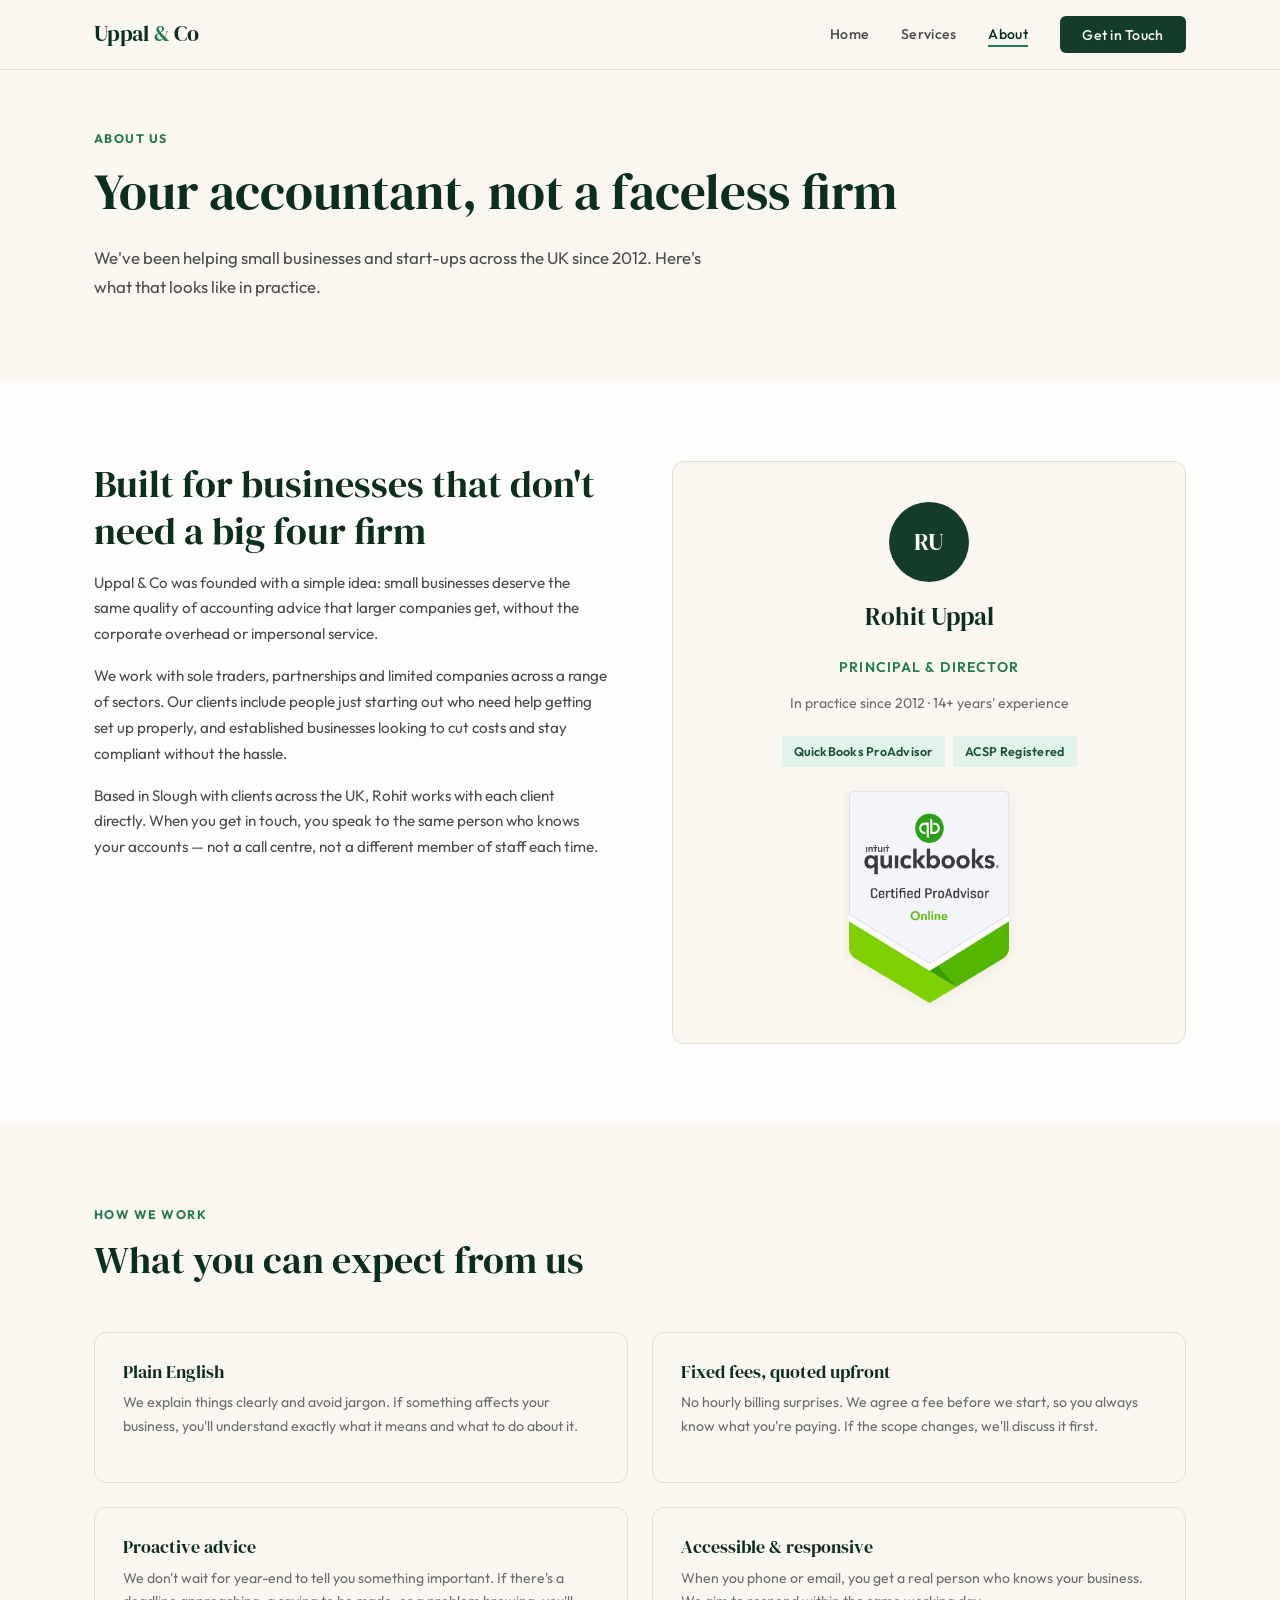
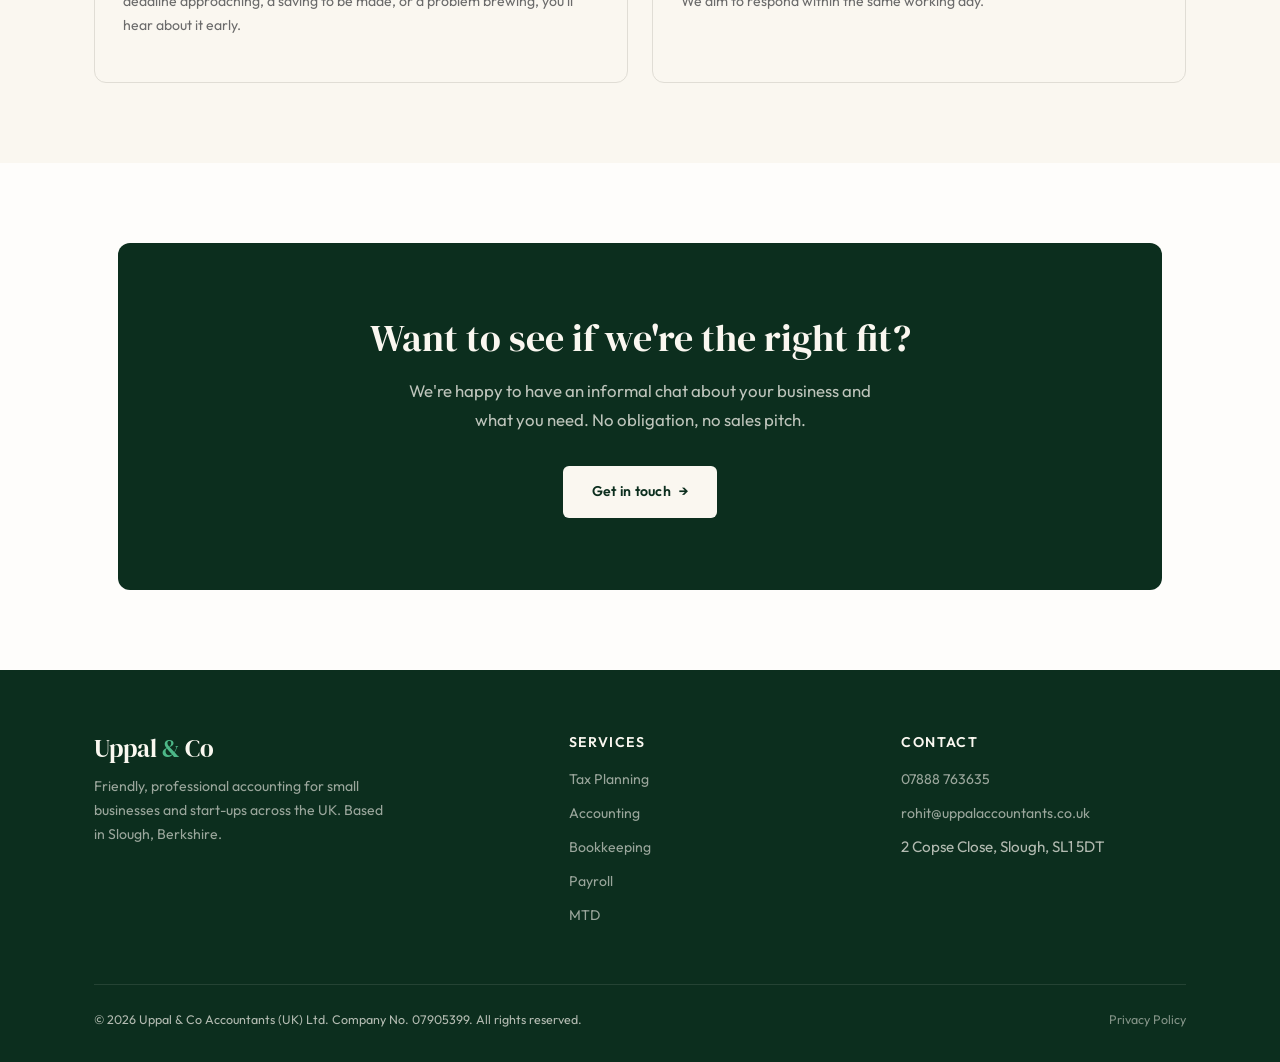
==== commit ca938737: "Apply blocks 2-11: ACSP credentials, Rohit team block, service sections, technical fixes - Block 2: " ====
--- a/about.html
+++ b/about.html
@@ -5,12 +5,19 @@
     <meta name="viewport" content="width=device-width, initial-scale=1.0">
     <title>About Us — Uppal &amp; Co Accountants</title>
     <meta name="description" content="Learn about Uppal &amp; Co Accountants, a Slough-based practice helping small businesses with accounting, tax and bookkeeping since 2012.">
+    <meta property="og:type" content="website">
+    <meta property="og:title" content="About Us — Uppal &amp; Co Accountants">
+    <meta property="og:description" content="Learn about Uppal &amp; Co Accountants, a Slough-based practice helping small businesses with accounting, tax and bookkeeping since 2012.">
+    <meta property="og:url" content="https://uppal.auditdigital.co.uk/about.html">
+    <link rel="icon" type="image/svg+xml" href="data:image/svg+xml,%3Csvg xmlns='http://www.w3.org/2000/svg' viewBox='0 0 32 32'%3E%3Crect width='32' height='32' rx='4' fill='%231A5038'/%3E%3Ctext x='16' y='22' font-family='Georgia,serif' font-size='18' fill='%23FAF7F0' text-anchor='middle'%3EU%3C/text%3E%3C/svg%3E">
     <link rel="preconnect" href="https://fonts.googleapis.com">
     <link rel="preconnect" href="https://fonts.gstatic.com" crossorigin>
     <link href="https://fonts.googleapis.com/css2?family=DM+Serif+Display&family=Outfit:wght@300;400;500;600;700&display=swap" rel="stylesheet">
     <link rel="stylesheet" href="css/styles.css">
 </head>
 <body>
+
+    <a href="#main-content" class="skip-to-content">Skip to main content</a>
 
     <!-- Navigation -->
     <nav class="nav">
@@ -30,12 +37,14 @@
         </div>
     </nav>
 
+    <main id="main-content">
+
     <!-- Hero -->
     <section class="about-hero">
         <div class="container">
             <div class="section-label fade-up">About Us</div>
             <h1 class="fade-up">Your accountant, not a faceless firm</h1>
-            <p class="hero-sub fade-up" style="max-width:600px;">We've been helping small businesses and start-ups across the UK since 2012. Here's what that looks like in practice.</p>
+            <p class="hero-sub fade-up">We've been helping small businesses and start-ups across the UK since 2012. Here's what that looks like in practice.</p>
         </div>
     </section>
 
@@ -47,12 +56,18 @@
                     <h2>Built for businesses that don't need a big four firm</h2>
                     <p>Uppal &amp; Co was founded with a simple idea: small businesses deserve the same quality of accounting advice that larger companies get, without the corporate overhead or impersonal service.</p>
                     <p>We work with sole traders, partnerships and limited companies across a range of sectors. Our clients include people just starting out who need help getting set up properly, and established businesses looking to cut costs and stay compliant without the hassle.</p>
-                    <p>Based in Slough with clients across the UK, we combine local, accessible service with the flexibility to work with businesses wherever they are. Everything from your annual accounts to your day-to-day bookkeeping is handled by people who know your business by name, not by account number.</p>
+                    <p>Based in Slough with clients across the UK, Rohit works with each client directly. When you get in touch, you speak to the same person who knows your accounts — not a call centre, not a different member of staff each time.</p>
                 </div>
-                <div class="fade-up" style="display:flex;flex-direction:column;align-items:center;justify-content:center;text-align:center;">
-                    <img src="assets/qb-badge.png" alt="QuickBooks Certified ProAdvisor Online" style="max-width:220px;margin:0 auto 1.5rem;filter:drop-shadow(0 4px 20px rgba(0,0,0,0.08));">
-                    <h3>Certified ProAdvisor</h3>
-                    <p style="max-width:360px;">We can set up, support and train your team on QuickBooks, helping you get the most out of cloud accounting.</p>
+                <div class="team-block fade-up">
+                    <div class="team-avatar">RU</div>
+                    <h3>Rohit Uppal</h3>
+                    <div class="team-role">Principal &amp; Director</div>
+                    <div class="team-since">In practice since 2012 · 14+ years' experience</div>
+                    <div class="team-credentials">
+                        <span class="credential-tag">QuickBooks ProAdvisor</span>
+                        <span class="credential-tag">ACSP Registered</span>
+                    </div>
+                    <img src="assets/qb-badge.png" alt="QuickBooks Certified ProAdvisor Online" class="team-qb-badge">
                 </div>
             </div>
         </div>
@@ -97,6 +112,8 @@
         </div>
     </section>
 
+    </main>
+
     <!-- Footer -->
     <footer class="footer">
         <div class="container">
@@ -125,7 +142,7 @@
                 </div>
             </div>
             <div class="footer-bottom">
-                <span>&copy; 2025 Uppal &amp; Co Accountants (UK) Ltd. All rights reserved.</span>
+                <span>&copy; 2026 Uppal &amp; Co Accountants (UK) Ltd. Company No. 07905399. All rights reserved.</span>
                 <div class="footer-legal">
                     <a href="privacy.html">Privacy Policy</a>
                 </div>
--- a/css/styles.css
+++ b/css/styles.css
@@ -33,6 +33,18 @@
     --radius-lg: 12px;
     --transition: 0.3s ease;
 
+    /* Spacing */
+    --space-xs: 0.5rem;
+    --space-sm: 1rem;
+    --space-md: 1.5rem;
+    --space-lg: 2rem;
+    --space-xl: 3rem;
+    --space-2xl: 4rem;
+    --space-3xl: 6rem;
+    --space-section: 5rem;
+    --max-width: 1140px;
+    --container-padding: 1.5rem;
+
     /* Type scale */
     --text-xs: 0.78rem;     /* labels, badges, footer small */
     --text-sm: 0.88rem;     /* captions, card meta, nav links */
@@ -96,6 +108,26 @@
     max-width: 1140px;
     margin: 0 auto;
     padding: 0 1.5rem;
+}
+
+
+/* --- Skip to Content --- */
+.skip-to-content {
+    position: absolute;
+    left: -9999px;
+    top: 1rem;
+    background: var(--green-800);
+    color: var(--cream);
+    padding: 0.5rem 1.25rem;
+    border-radius: var(--radius);
+    font-size: var(--text-sm);
+    font-weight: 600;
+    z-index: 9999;
+    text-decoration: none;
+}
+
+.skip-to-content:focus {
+    left: 1rem;
 }
 
 
@@ -282,6 +314,19 @@
     fill: var(--green-600);
 }
 
+/* Hero badges wrapper (Block 2 — ACSP) */
+.hero-badges {
+    display: flex;
+    flex-wrap: wrap;
+    gap: 0.5rem;
+    margin-bottom: 1.5rem;
+}
+
+.hero-badges .hero-badge {
+    margin-bottom: 0;
+}
+
+
 .hero-sub {
     font-size: var(--text-md);
     color: var(--text-mid);
@@ -427,20 +472,6 @@
     background: var(--cream);
 }
 
-.section-green {
-    background: var(--green-900);
-    color: var(--cream);
-}
-
-.section-green h2,
-.section-green h3,
-.section-green h4 {
-    color: var(--cream);
-}
-
-.section-green p {
-    color: rgba(250, 247, 240, 0.8);
-}
 
 .section-label {
     font-size: var(--text-xs);
@@ -451,9 +482,6 @@
     margin-bottom: 0.75rem;
 }
 
-.section-green .section-label {
-    color: var(--green-400);
-}
 
 .section-header {
     max-width: 560px;
@@ -673,7 +701,7 @@
     font-size: var(--text-base);
     color: var(--text-mid);
     padding: 0.6rem 1rem;
-    background: var(--cream);
+    background: var(--warm-white);
     border-radius: var(--radius);
     border: 1px solid var(--border);
 }
@@ -732,14 +760,9 @@
     text-align: center;
 }
 
-.credential-block .badge-img {
-    height: 80px;
-    margin: 0 auto 1.25rem;
-}
 
 .credential-block h3 {
     margin-bottom: 0.5rem;
-    font-size: 1.3rem;
 }
 
 .credential-block p {
@@ -747,6 +770,73 @@
     color: var(--text-light);
     max-width: 360px;
     margin: 0 auto;
+}
+
+
+/* --- Team Block (About page) --- */
+.team-block {
+    text-align: center;
+    padding: 2.5rem;
+    background: var(--cream);
+    border: 1px solid var(--border);
+    border-radius: var(--radius-lg);
+    display: flex;
+    flex-direction: column;
+    align-items: center;
+    gap: 0.75rem;
+}
+
+.team-avatar {
+    width: 80px;
+    height: 80px;
+    background: var(--green-800);
+    color: var(--cream);
+    border-radius: 50%;
+    display: flex;
+    align-items: center;
+    justify-content: center;
+    font-family: 'DM Serif Display', serif;
+    font-size: 1.5rem;
+    margin-bottom: 0.5rem;
+}
+
+.team-role {
+    font-size: var(--text-sm);
+    font-weight: 600;
+    color: var(--green-600);
+    text-transform: uppercase;
+    letter-spacing: 0.08em;
+}
+
+.team-since {
+    font-size: var(--text-sm);
+    color: var(--text-light);
+}
+
+.team-credentials {
+    display: flex;
+    flex-wrap: wrap;
+    gap: 0.5rem;
+    justify-content: center;
+    margin-top: 0.5rem;
+}
+
+.credential-tag {
+    display: inline-flex;
+    align-items: center;
+    background: var(--green-100);
+    color: var(--green-700);
+    font-size: var(--text-xs);
+    font-weight: 600;
+    padding: 0.3rem 0.75rem;
+    border-radius: var(--radius-full);
+    letter-spacing: 0.02em;
+}
+
+.team-qb-badge {
+    max-width: 160px;
+    margin-top: 0.75rem;
+    filter: drop-shadow(0 2px 8px rgba(0, 0, 0, 0.06));
 }
 
 
@@ -849,6 +939,7 @@
 .form-group select:focus {
     outline: none;
     border-color: var(--green-600);
+    box-shadow: 0 0 0 3px rgba(35, 122, 82, 0.15);
 }
 
 .form-group textarea {
@@ -864,9 +955,6 @@
 
 
 /* --- Map --- */
-.map-section {
-    margin-top: 3rem;
-}
 
 .map-wrapper {
     border-radius: var(--radius-lg);
@@ -897,7 +985,7 @@
 }
 
 .footer-brand h3 {
-    font-size: 1.4rem;
+    font-size: var(--text-xl);
     color: var(--cream);
     margin-bottom: 0.75rem;
 }
@@ -960,6 +1048,151 @@
 
 .footer-legal a:hover {
     color: var(--cream);
+}
+
+
+/* --- Utilities (replaces inline styles) --- */
+.qb-badge-hero {
+    max-width: 260px;
+    margin: 0 auto;
+    filter: drop-shadow(0 4px 20px rgba(0, 0, 0, 0.08));
+}
+
+.services-hero .hero-sub,
+.about-hero .hero-sub,
+.contact-hero .hero-sub {
+    max-width: 620px;
+}
+
+.service-cta-row {
+    margin-top: 1.5rem;
+}
+
+.map-wrapper-sm {
+    height: 200px;
+}
+
+.btn-full {
+    width: 100%;
+    justify-content: center;
+}
+
+.container-narrow {
+    max-width: 760px;
+}
+
+.privacy-updated {
+    margin-top: 2rem;
+    color: var(--text-light);
+    font-size: var(--text-sm);
+}
+
+
+/* --- Reviews --- */
+.reviews-overall-stars {
+    display: flex;
+    justify-content: center;
+    gap: 0.2rem;
+    margin: 0.5rem 0 0.25rem;
+}
+
+.reviews-overall-stars span {
+    color: #D4A843;
+    font-size: 1.6rem;
+    line-height: 1;
+}
+
+.reviews-grid {
+    display: grid;
+    grid-template-columns: 1fr 1fr;
+    gap: 1.5rem;
+    margin-bottom: 2rem;
+}
+
+.review-card {
+    background: var(--cream);
+    border: 1px solid var(--border);
+    border-radius: var(--radius-lg);
+    padding: 1.75rem;
+    display: flex;
+    flex-direction: column;
+    gap: 1rem;
+}
+
+.review-stars {
+    color: #D4A843;
+    font-size: 0.9rem;
+    letter-spacing: 0.2em;
+    line-height: 1;
+}
+
+.review-text {
+    font-size: var(--text-base);
+    color: var(--text-mid);
+    line-height: 1.7;
+    flex: 1;
+    font-style: italic;
+    margin: 0;
+    padding: 0;
+    border: none;
+    min-height: 4.5rem;
+}
+
+.review-author {
+    display: flex;
+    gap: 0.75rem;
+    align-items: center;
+    margin-top: auto;
+    padding-top: 1rem;
+    border-top: 1px solid var(--border);
+}
+
+.review-author-avatar {
+    width: 38px;
+    height: 38px;
+    background: var(--green-100);
+    color: var(--green-700);
+    border-radius: 50%;
+    display: flex;
+    align-items: center;
+    justify-content: center;
+    font-family: 'Outfit', sans-serif;
+    font-size: var(--text-xs);
+    font-weight: 700;
+    font-style: normal;
+    letter-spacing: 0.03em;
+    flex-shrink: 0;
+}
+
+.review-author-name {
+    font-size: var(--text-sm);
+    font-weight: 600;
+    color: var(--text-dark);
+    font-style: normal;
+    line-height: 1.3;
+}
+
+.review-author-date {
+    font-size: var(--text-xs);
+    color: var(--text-light);
+    font-style: normal;
+    margin-top: 0.15rem;
+}
+
+.reviews-source {
+    display: flex;
+    align-items: center;
+    justify-content: center;
+    gap: 0.5rem;
+    font-size: var(--text-xs);
+    color: var(--text-light);
+    letter-spacing: 0.02em;
+}
+
+.reviews-google-icon {
+    width: 16px;
+    height: 16px;
+    flex-shrink: 0;
 }
 
 
@@ -1025,7 +1258,7 @@
     }
 }
 
-@media (max-width: 640px) {
+@media (max-width: 480px) {
     /* Mobile nav: fullscreen overlay */
     .nav-links {
         display: none;
@@ -1153,4 +1386,8 @@
     .service-detail-inner.reversed {
         gap: 1.5rem;
     }
-}
+
+    .reviews-grid {
+        grid-template-columns: 1fr;
+    }
+}
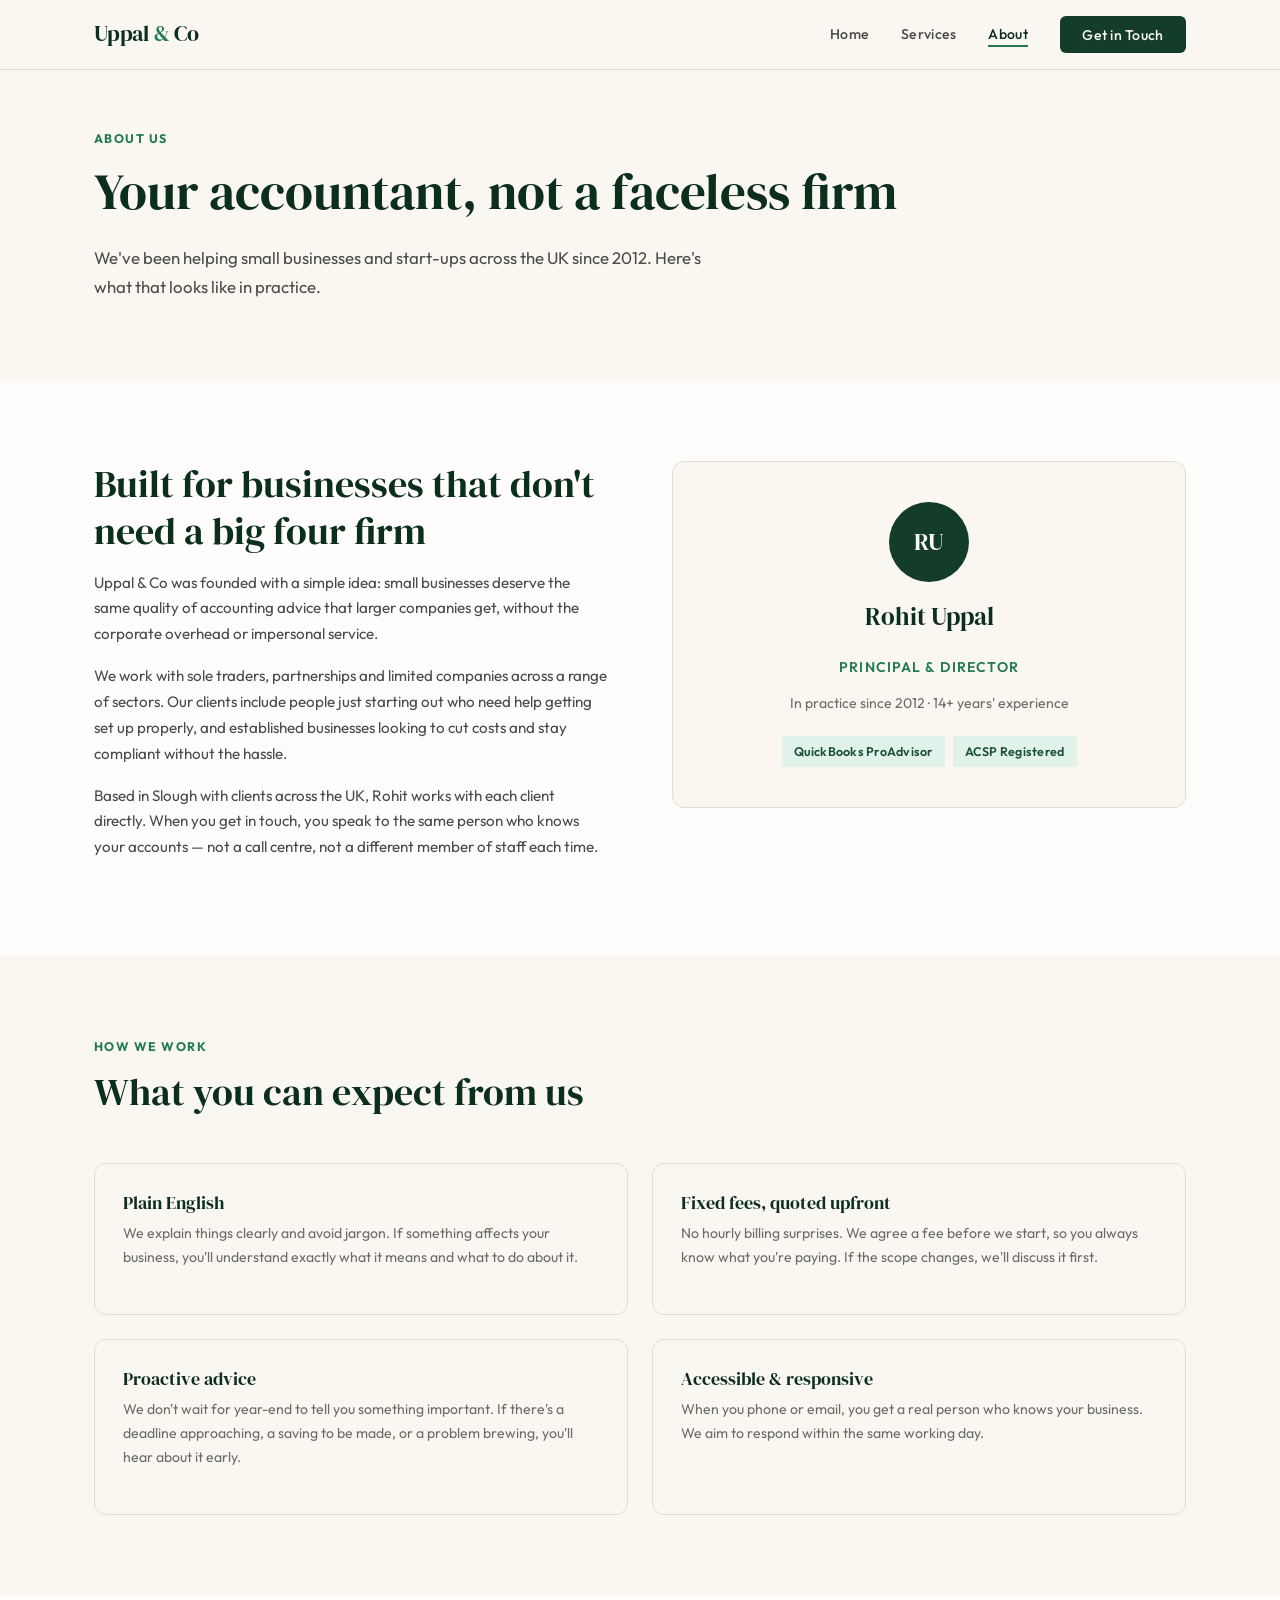
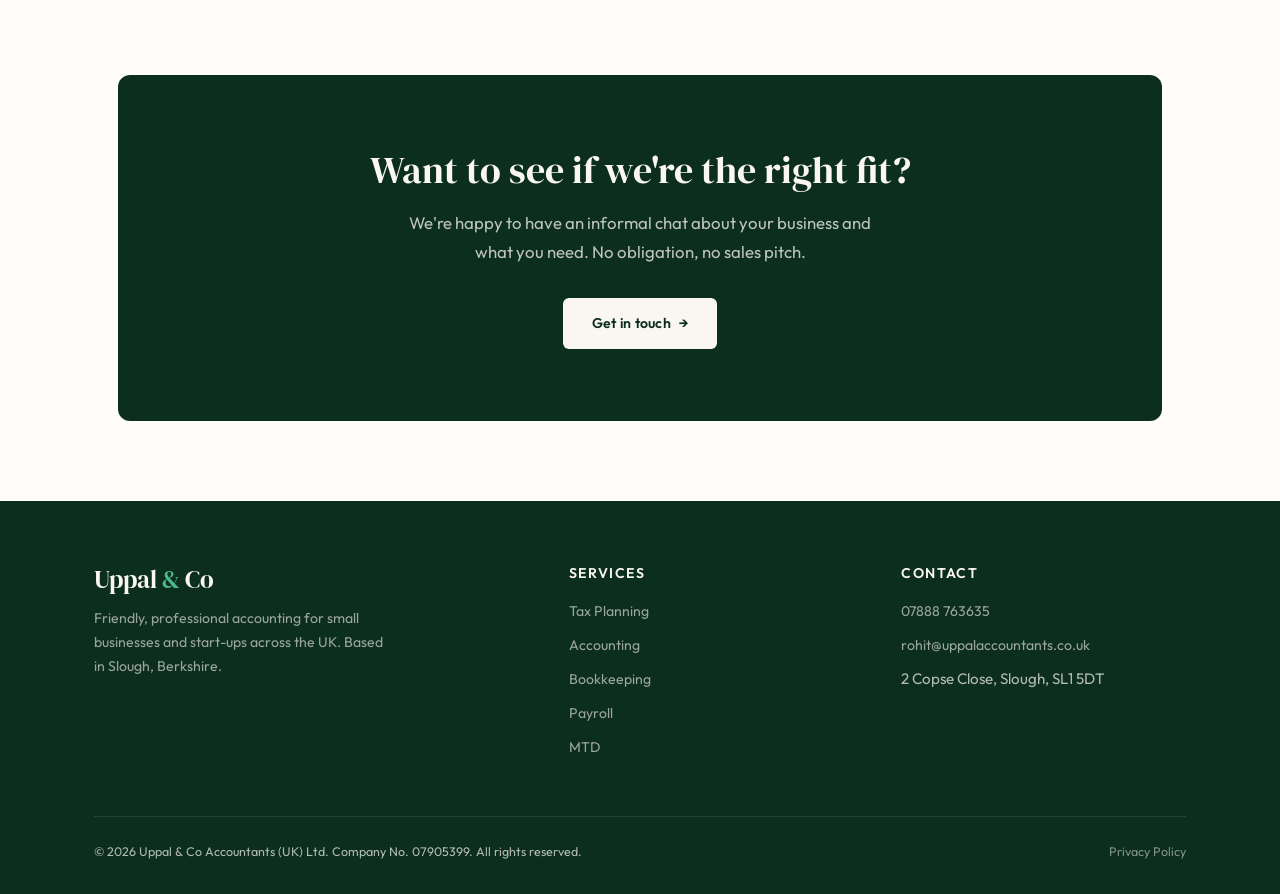
==== commit 428118af: "Polish hero badges and Rohit team card Shrink hero badge font/padding so both pills sit on one line." ====
--- a/about.html
+++ b/about.html
@@ -67,7 +67,6 @@
                         <span class="credential-tag">QuickBooks ProAdvisor</span>
                         <span class="credential-tag">ACSP Registered</span>
                     </div>
-                    <img src="assets/qb-badge.png" alt="QuickBooks Certified ProAdvisor Online" class="team-qb-badge">
                 </div>
             </div>
         </div>
--- a/css/styles.css
+++ b/css/styles.css
@@ -324,6 +324,8 @@
 
 .hero-badges .hero-badge {
     margin-bottom: 0;
+    font-size: 0.7rem;
+    padding: 0.35rem 0.8rem;
 }
 
 
